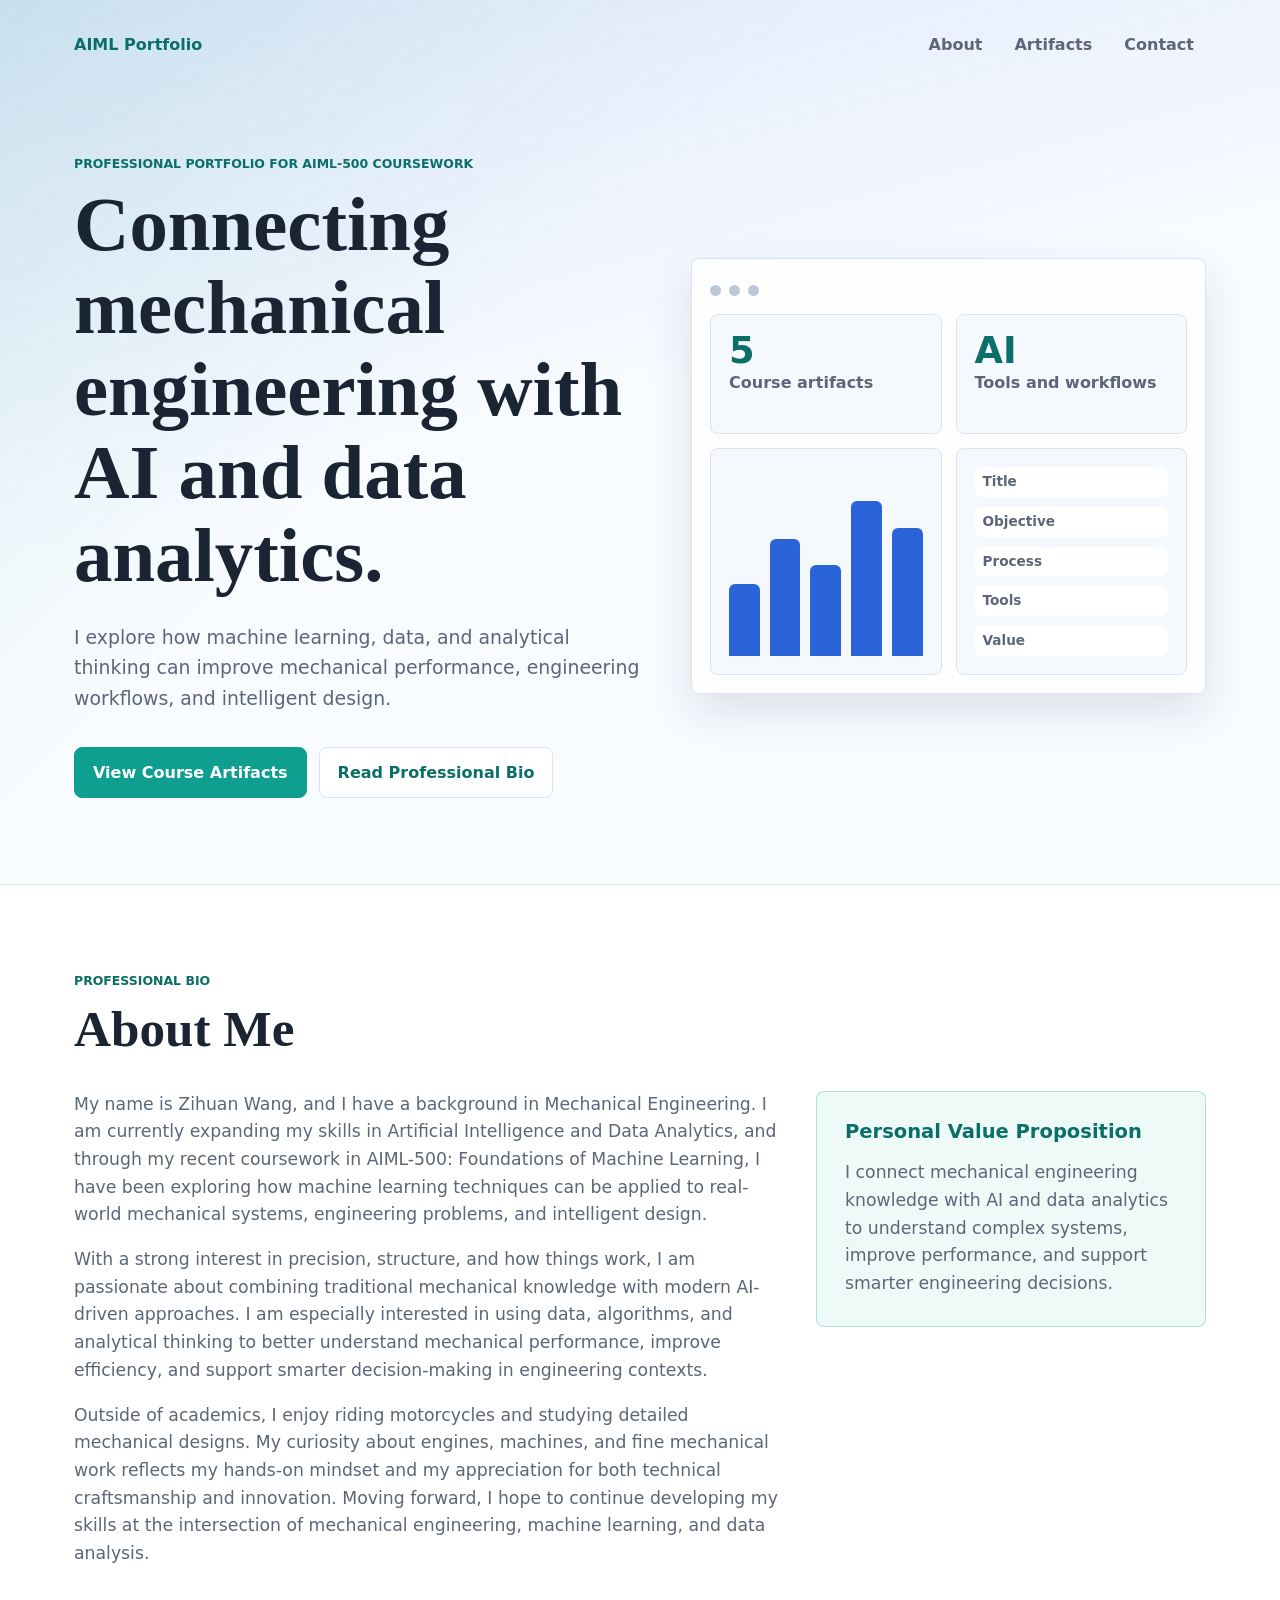
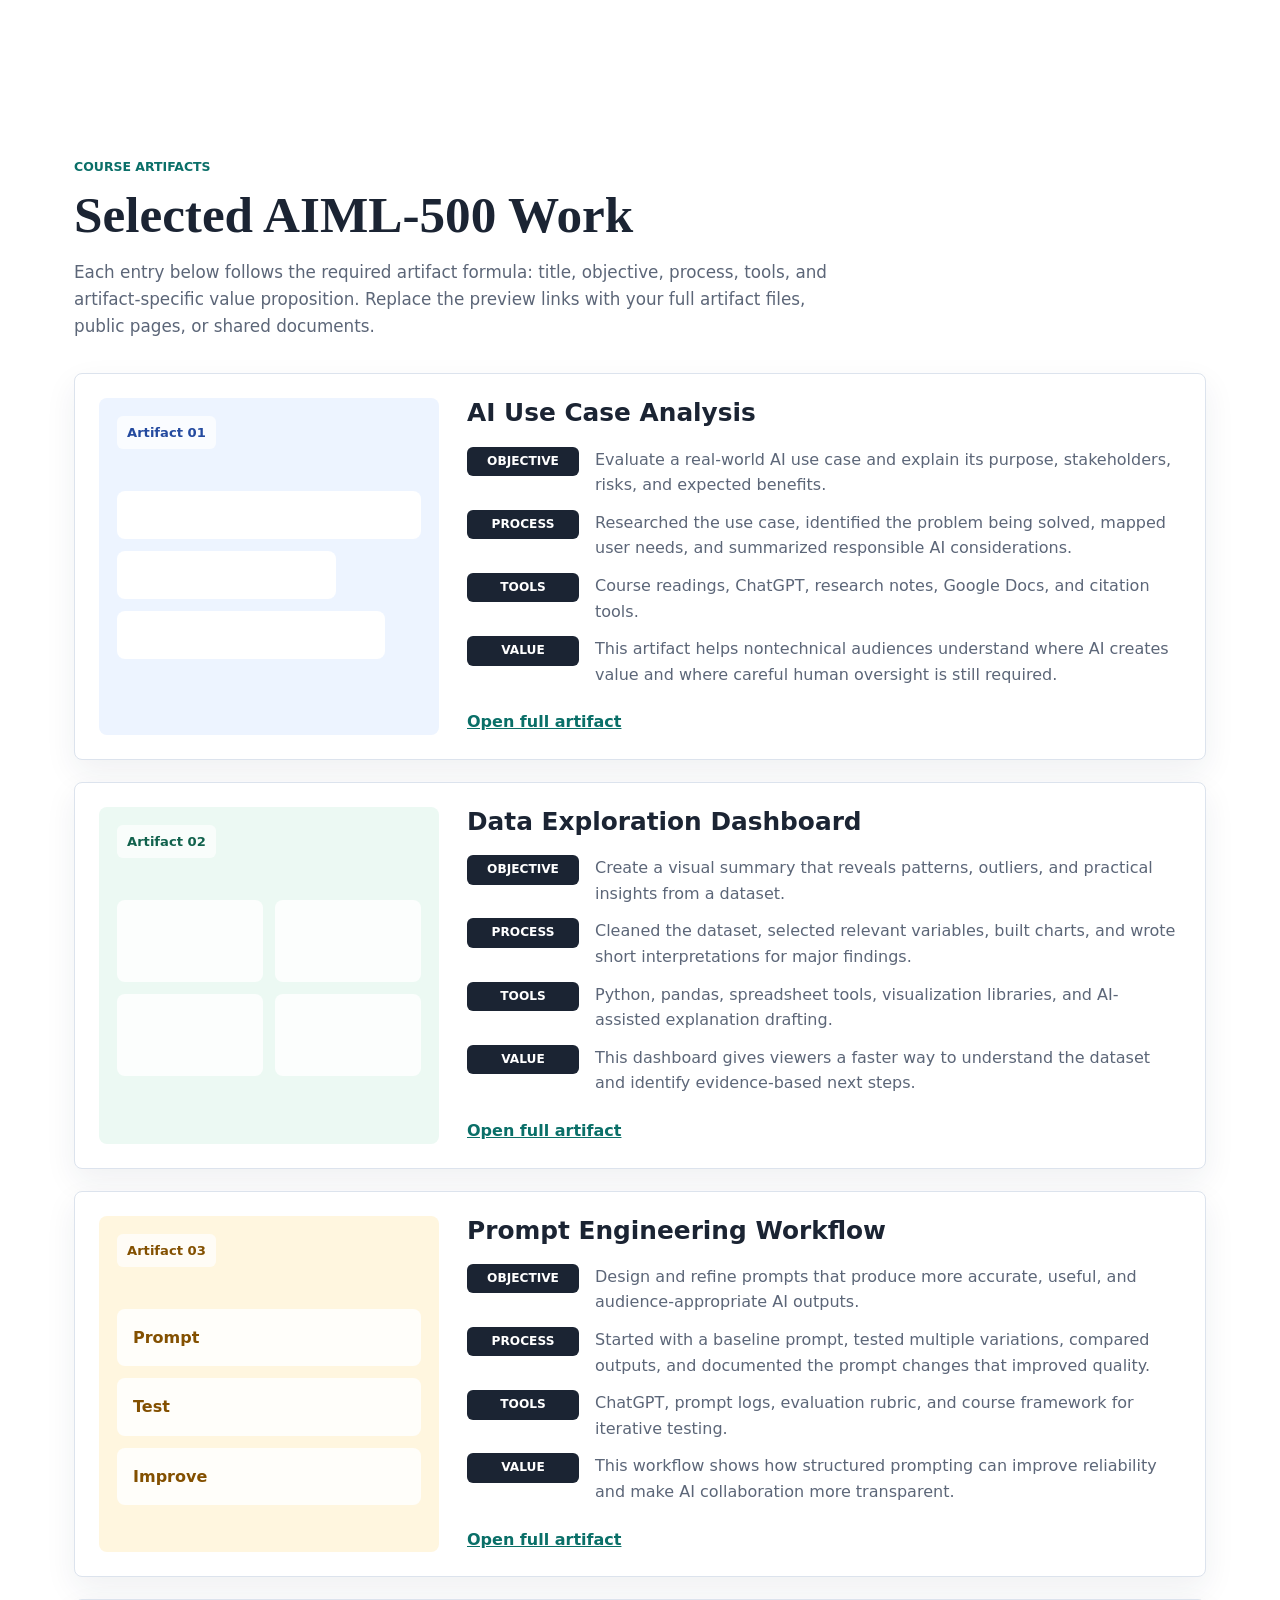
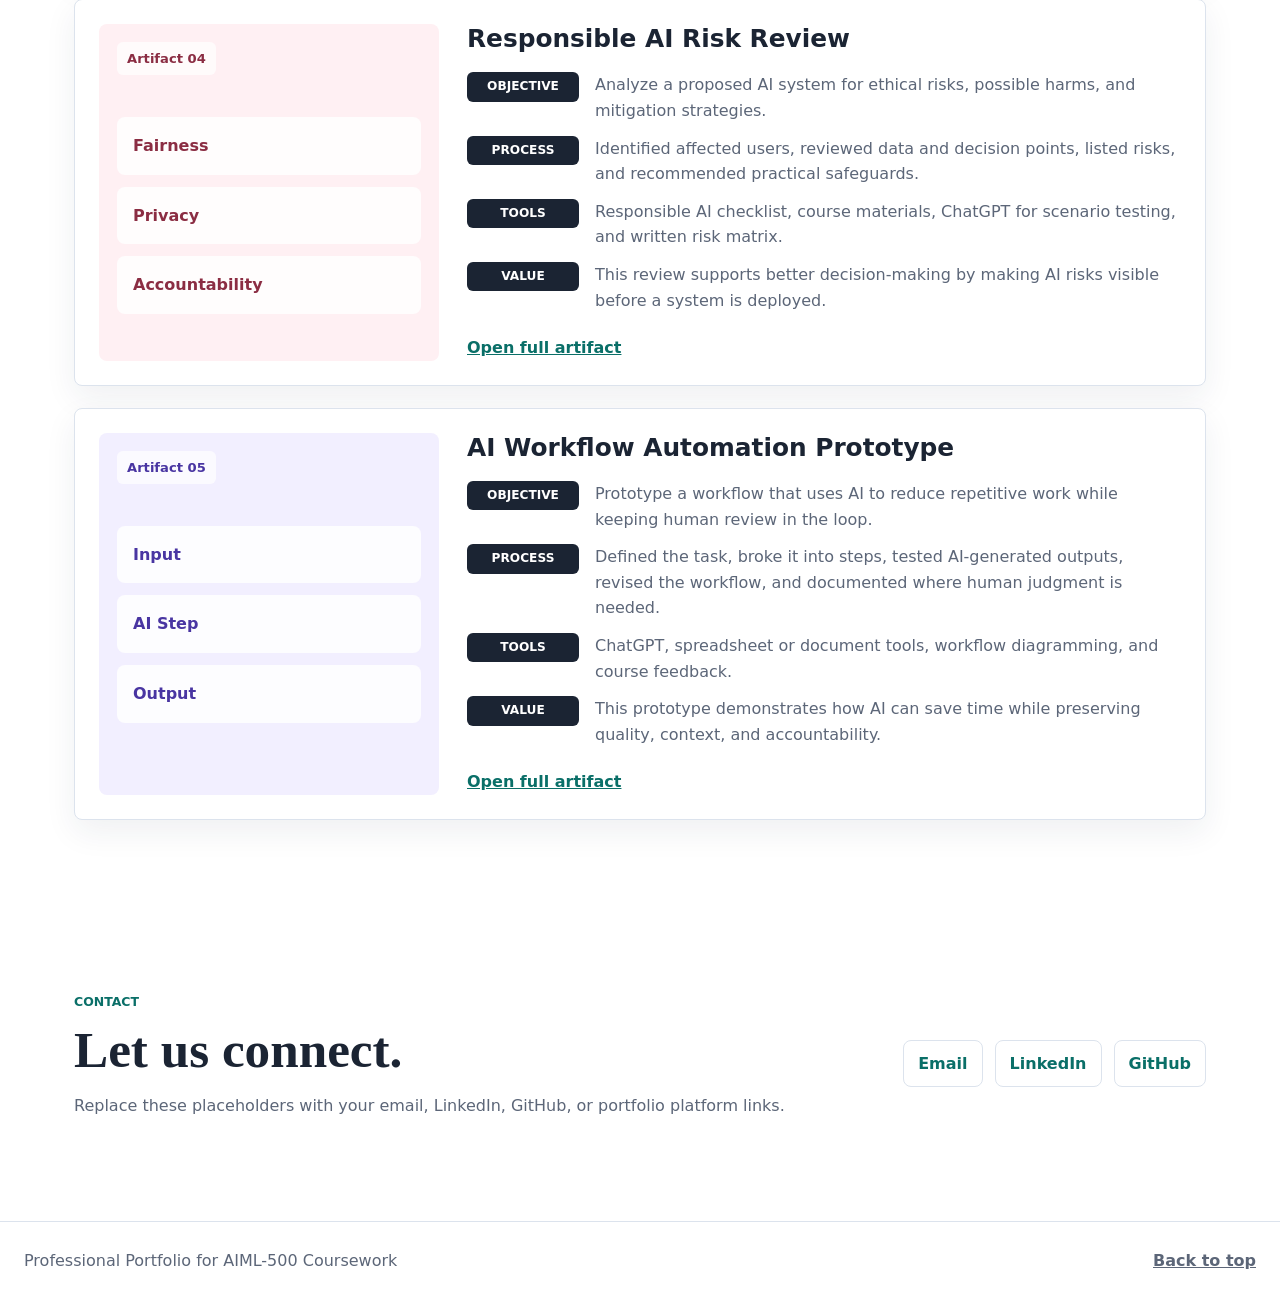
==== index.html @ 1639d917 "Publish professional portfolio" ====
<!doctype html>
<html lang="en">
  <head>
    <meta charset="utf-8">
    <meta name="viewport" content="width=device-width, initial-scale=1">
    <title>Professional Portfolio | AIML-500</title>
    <link rel="stylesheet" href="styles.css">
  </head>
  <body>
    <header class="site-header" id="top">
      <nav class="nav" aria-label="Primary navigation">
        <a class="brand" href="#top">AIML Portfolio</a>
        <div class="nav-links">
          <a href="#about">About</a>
          <a href="#artifacts">Artifacts</a>
          <a href="#contact">Contact</a>
        </div>
      </nav>

      <section class="hero">
        <div class="hero-copy">
          <p class="eyebrow">Professional Portfolio for AIML-500 Coursework</p>
          <h1>Connecting mechanical engineering with AI and data analytics.</h1>
          <p class="hero-text">
            I explore how machine learning, data, and analytical thinking can improve
            mechanical performance, engineering workflows, and intelligent design.
          </p>
          <div class="hero-actions">
            <a class="button primary" href="#artifacts">View Course Artifacts</a>
            <a class="button secondary" href="#about">Read Professional Bio</a>
          </div>
        </div>

        <div class="hero-visual" aria-label="Portfolio preview showing AI coursework artifacts">
          <div class="visual-toolbar">
            <span></span>
            <span></span>
            <span></span>
          </div>
          <div class="visual-grid">
            <div class="metric-card">
              <strong>5</strong>
              <span>Course artifacts</span>
            </div>
            <div class="metric-card">
              <strong>AI</strong>
              <span>Tools and workflows</span>
            </div>
            <div class="mini-chart" aria-hidden="true">
              <span style="height: 38%"></span>
              <span style="height: 62%"></span>
              <span style="height: 48%"></span>
              <span style="height: 82%"></span>
              <span style="height: 68%"></span>
            </div>
            <div class="mini-notes">
              <span>Title</span>
              <span>Objective</span>
              <span>Process</span>
              <span>Tools</span>
              <span>Value</span>
            </div>
          </div>
        </div>
      </section>
    </header>

    <main>
      <section class="section intro-section" id="about">
        <div class="section-heading">
          <p class="eyebrow">Professional Bio</p>
          <h2>About Me</h2>
        </div>
        <div class="intro-layout">
          <div>
            <p>
              My name is Zihuan Wang, and I have a background in Mechanical Engineering.
              I am currently expanding my skills in Artificial Intelligence and Data Analytics,
              and through my recent coursework in AIML-500: Foundations of Machine Learning,
              I have been exploring how machine learning techniques can be applied to
              real-world mechanical systems, engineering problems, and intelligent design.
            </p>
            <p>
              With a strong interest in precision, structure, and how things work, I am
              passionate about combining traditional mechanical knowledge with modern
              AI-driven approaches. I am especially interested in using data, algorithms,
              and analytical thinking to better understand mechanical performance, improve
              efficiency, and support smarter decision-making in engineering contexts.
            </p>
            <p>
              Outside of academics, I enjoy riding motorcycles and studying detailed
              mechanical designs. My curiosity about engines, machines, and fine mechanical
              work reflects my hands-on mindset and my appreciation for both technical
              craftsmanship and innovation. Moving forward, I hope to continue developing
              my skills at the intersection of mechanical engineering, machine learning,
              and data analysis.
            </p>
          </div>
          <aside class="value-panel" aria-label="Personal value proposition">
            <h3>Personal Value Proposition</h3>
            <p>
              I connect mechanical engineering knowledge with AI and data analytics to
              understand complex systems, improve performance, and support smarter
              engineering decisions.
            </p>
          </aside>
        </div>
      </section>

      <section class="section" id="artifacts">
        <div class="section-heading wide">
          <p class="eyebrow">Course Artifacts</p>
          <h2>Selected AIML-500 Work</h2>
          <p>
            Each entry below follows the required artifact formula: title, objective, process,
            tools, and artifact-specific value proposition. Replace the preview links with your
            full artifact files, public pages, or shared documents.
          </p>
        </div>

        <div class="artifact-list">
          <article class="artifact-card">
            <div class="artifact-preview preview-blue">
              <span class="preview-label">Artifact 01</span>
              <div class="preview-window">
                <div></div>
                <div></div>
                <div></div>
              </div>
            </div>
            <div class="artifact-content">
              <h3>AI Use Case Analysis</h3>
              <dl>
                <dt>Objective</dt>
                <dd>Evaluate a real-world AI use case and explain its purpose, stakeholders, risks, and expected benefits.</dd>
                <dt>Process</dt>
                <dd>Researched the use case, identified the problem being solved, mapped user needs, and summarized responsible AI considerations.</dd>
                <dt>Tools</dt>
                <dd>Course readings, ChatGPT, research notes, Google Docs, and citation tools.</dd>
                <dt>Value</dt>
                <dd>This artifact helps nontechnical audiences understand where AI creates value and where careful human oversight is still required.</dd>
              </dl>
              <a class="artifact-link" href="artifacts/ai-use-case-analysis.html" aria-label="Open full AI Use Case Analysis artifact">Open full artifact</a>
            </div>
          </article>

          <article class="artifact-card">
            <div class="artifact-preview preview-green">
              <span class="preview-label">Artifact 02</span>
              <div class="preview-dashboard">
                <span></span>
                <span></span>
                <span></span>
                <span></span>
              </div>
            </div>
            <div class="artifact-content">
              <h3>Data Exploration Dashboard</h3>
              <dl>
                <dt>Objective</dt>
                <dd>Create a visual summary that reveals patterns, outliers, and practical insights from a dataset.</dd>
                <dt>Process</dt>
                <dd>Cleaned the dataset, selected relevant variables, built charts, and wrote short interpretations for major findings.</dd>
                <dt>Tools</dt>
                <dd>Python, pandas, spreadsheet tools, visualization libraries, and AI-assisted explanation drafting.</dd>
                <dt>Value</dt>
                <dd>This dashboard gives viewers a faster way to understand the dataset and identify evidence-based next steps.</dd>
              </dl>
              <a class="artifact-link" href="artifacts/data-exploration-dashboard.html" aria-label="Open full Data Exploration Dashboard artifact">Open full artifact</a>
            </div>
          </article>

          <article class="artifact-card">
            <div class="artifact-preview preview-gold">
              <span class="preview-label">Artifact 03</span>
              <div class="prompt-block">
                <span>Prompt</span>
                <span>Test</span>
                <span>Improve</span>
              </div>
            </div>
            <div class="artifact-content">
              <h3>Prompt Engineering Workflow</h3>
              <dl>
                <dt>Objective</dt>
                <dd>Design and refine prompts that produce more accurate, useful, and audience-appropriate AI outputs.</dd>
                <dt>Process</dt>
                <dd>Started with a baseline prompt, tested multiple variations, compared outputs, and documented the prompt changes that improved quality.</dd>
                <dt>Tools</dt>
                <dd>ChatGPT, prompt logs, evaluation rubric, and course framework for iterative testing.</dd>
                <dt>Value</dt>
                <dd>This workflow shows how structured prompting can improve reliability and make AI collaboration more transparent.</dd>
              </dl>
              <a class="artifact-link" href="artifacts/prompt-engineering-workflow.html" aria-label="Open full Prompt Engineering Workflow artifact">Open full artifact</a>
            </div>
          </article>

          <article class="artifact-card">
            <div class="artifact-preview preview-rose">
              <span class="preview-label">Artifact 04</span>
              <div class="ethics-map">
                <span>Fairness</span>
                <span>Privacy</span>
                <span>Accountability</span>
              </div>
            </div>
            <div class="artifact-content">
              <h3>Responsible AI Risk Review</h3>
              <dl>
                <dt>Objective</dt>
                <dd>Analyze a proposed AI system for ethical risks, possible harms, and mitigation strategies.</dd>
                <dt>Process</dt>
                <dd>Identified affected users, reviewed data and decision points, listed risks, and recommended practical safeguards.</dd>
                <dt>Tools</dt>
                <dd>Responsible AI checklist, course materials, ChatGPT for scenario testing, and written risk matrix.</dd>
                <dt>Value</dt>
                <dd>This review supports better decision-making by making AI risks visible before a system is deployed.</dd>
              </dl>
              <a class="artifact-link" href="artifacts/responsible-ai-risk-review.html" aria-label="Open full Responsible AI Risk Review artifact">Open full artifact</a>
            </div>
          </article>

          <article class="artifact-card">
            <div class="artifact-preview preview-violet">
              <span class="preview-label">Artifact 05</span>
              <div class="automation-flow">
                <span>Input</span>
                <span>AI Step</span>
                <span>Output</span>
              </div>
            </div>
            <div class="artifact-content">
              <h3>AI Workflow Automation Prototype</h3>
              <dl>
                <dt>Objective</dt>
                <dd>Prototype a workflow that uses AI to reduce repetitive work while keeping human review in the loop.</dd>
                <dt>Process</dt>
                <dd>Defined the task, broke it into steps, tested AI-generated outputs, revised the workflow, and documented where human judgment is needed.</dd>
                <dt>Tools</dt>
                <dd>ChatGPT, spreadsheet or document tools, workflow diagramming, and course feedback.</dd>
                <dt>Value</dt>
                <dd>This prototype demonstrates how AI can save time while preserving quality, context, and accountability.</dd>
              </dl>
              <a class="artifact-link" href="artifacts/ai-workflow-automation-prototype.html" aria-label="Open full AI Workflow Automation Prototype artifact">Open full artifact</a>
            </div>
          </article>
        </div>
      </section>

      <section class="section contact-section" id="contact">
        <div>
          <p class="eyebrow">Contact</p>
          <h2>Let us connect.</h2>
          <p>
            Replace these placeholders with your email, LinkedIn, GitHub, or portfolio platform links.
          </p>
        </div>
        <div class="contact-links">
          <a href="mailto:your.email@example.com">Email</a>
          <a href="https://www.linkedin.com/in/your-profile">LinkedIn</a>
          <a href="https://github.com/your-username">GitHub</a>
        </div>
      </section>
    </main>

    <footer class="footer">
      <p>Professional Portfolio for AIML-500 Coursework</p>
      <a href="#top">Back to top</a>
    </footer>
  </body>
</html>
---- styles.css ----
:root {
  --ink: #1b2433;
  --muted: #5c6678;
  --line: #dce3ed;
  --paper: #ffffff;
  --mist: #f5f8fc;
  --teal: #0f9f91;
  --teal-dark: #0a6f68;
  --blue: #2b63d9;
  --green: #218568;
  --gold: #b36b00;
  --rose: #b7445d;
  --violet: #6854c8;
  --shadow: 0 18px 45px rgba(31, 42, 68, 0.12);
}

* {
  box-sizing: border-box;
}

html {
  scroll-behavior: smooth;
}

body {
  margin: 0;
  color: var(--ink);
  background: var(--paper);
  font-family: Inter, ui-sans-serif, system-ui, -apple-system, BlinkMacSystemFont, "Segoe UI", sans-serif;
  line-height: 1.6;
}

a {
  color: inherit;
}

.site-header {
  background:
    linear-gradient(135deg, rgba(15, 159, 145, 0.11), transparent 38%),
    linear-gradient(165deg, rgba(43, 99, 217, 0.12), transparent 46%),
    #f8fbff;
  border-bottom: 1px solid var(--line);
}

.nav {
  display: flex;
  align-items: center;
  justify-content: space-between;
  gap: 24px;
  max-width: 1180px;
  margin: 0 auto;
  padding: 24px;
}

.brand {
  font-weight: 800;
  text-decoration: none;
  color: var(--teal-dark);
}

.nav-links {
  display: flex;
  flex-wrap: wrap;
  gap: 8px;
}

.nav-links a {
  min-height: 40px;
  padding: 8px 12px;
  border-radius: 8px;
  text-decoration: none;
  color: var(--muted);
  font-weight: 700;
}

.nav-links a:hover {
  background: rgba(15, 159, 145, 0.1);
  color: var(--teal-dark);
}

.hero {
  display: grid;
  grid-template-columns: minmax(0, 1.05fr) minmax(320px, 0.95fr);
  align-items: center;
  gap: 48px;
  max-width: 1180px;
  min-height: 620px;
  margin: 0 auto;
  padding: 64px 24px 86px;
}

.eyebrow {
  margin: 0 0 10px;
  color: var(--teal-dark);
  font-size: 0.78rem;
  font-weight: 900;
  letter-spacing: 0;
  text-transform: uppercase;
}

h1,
h2,
h3,
p {
  overflow-wrap: anywhere;
}

h1,
h2 {
  margin: 0;
  line-height: 1.08;
  font-family: Georgia, "Times New Roman", serif;
  font-weight: 800;
}

h1 {
  max-width: 760px;
  font-size: clamp(2.7rem, 6vw, 5.5rem);
}

h2 {
  font-size: clamp(2rem, 4vw, 3.25rem);
}

h3 {
  margin: 0;
  line-height: 1.22;
  font-size: 1.22rem;
}

.hero-text {
  max-width: 650px;
  margin: 24px 0 0;
  color: var(--muted);
  font-size: 1.18rem;
}

.hero-actions {
  display: flex;
  flex-wrap: wrap;
  gap: 12px;
  margin-top: 34px;
}

.button {
  display: inline-flex;
  align-items: center;
  justify-content: center;
  min-height: 48px;
  padding: 12px 18px;
  border: 1px solid var(--line);
  border-radius: 8px;
  font-weight: 800;
  text-decoration: none;
}

.button.primary {
  border-color: var(--teal);
  background: var(--teal);
  color: #fff;
}

.button.secondary {
  background: #fff;
  color: var(--teal-dark);
}

.hero-visual {
  min-height: 430px;
  padding: 18px;
  border: 1px solid var(--line);
  border-radius: 8px;
  background: rgba(255, 255, 255, 0.88);
  box-shadow: var(--shadow);
}

.visual-toolbar {
  display: flex;
  gap: 8px;
  padding: 8px 0 18px;
}

.visual-toolbar span {
  width: 11px;
  height: 11px;
  border-radius: 50%;
  background: #bcc8d8;
}

.visual-grid {
  display: grid;
  grid-template-columns: 1fr 1fr;
  gap: 14px;
}

.metric-card,
.mini-chart,
.mini-notes {
  border: 1px solid var(--line);
  border-radius: 8px;
  background: var(--mist);
}

.metric-card {
  min-height: 120px;
  padding: 18px;
}

.metric-card strong {
  display: block;
  color: var(--teal-dark);
  font-size: 2.3rem;
  line-height: 1;
}

.metric-card span {
  color: var(--muted);
  font-weight: 700;
}

.mini-chart {
  display: flex;
  align-items: end;
  gap: 10px;
  min-height: 178px;
  padding: 18px;
}

.mini-chart span {
  flex: 1;
  min-width: 18px;
  border-radius: 6px 6px 0 0;
  background: var(--blue);
}

.mini-notes {
  display: grid;
  gap: 10px;
  min-height: 178px;
  padding: 18px;
}

.mini-notes span {
  display: block;
  min-height: 22px;
  border-radius: 6px;
  background: #fff;
  color: var(--muted);
  font-size: 0.85rem;
  font-weight: 800;
  padding: 4px 8px;
}

.section {
  max-width: 1180px;
  margin: 0 auto;
  padding: 86px 24px;
}

.section-heading {
  max-width: 440px;
  margin-bottom: 34px;
}

.section-heading.wide {
  max-width: 760px;
}

.section-heading p:not(.eyebrow) {
  color: var(--muted);
  font-size: 1.05rem;
}

.intro-layout {
  display: grid;
  grid-template-columns: minmax(0, 1fr) minmax(300px, 390px);
  gap: 32px;
  align-items: start;
}

.intro-layout p {
  margin-top: 0;
  color: var(--muted);
  font-size: 1.08rem;
}

.value-panel {
  padding: 28px;
  border: 1px solid rgba(15, 159, 145, 0.28);
  border-radius: 8px;
  background: #eefaf8;
}

.value-panel h3 {
  color: var(--teal-dark);
}

.value-panel p {
  margin: 16px 0 0;
}

.artifact-list {
  display: grid;
  gap: 22px;
}

.artifact-card {
  display: grid;
  grid-template-columns: 340px minmax(0, 1fr);
  gap: 28px;
  padding: 24px;
  border: 1px solid var(--line);
  border-radius: 8px;
  background: #fff;
  box-shadow: 0 12px 32px rgba(31, 42, 68, 0.07);
}

.artifact-preview {
  position: relative;
  min-height: 280px;
  overflow: hidden;
  border-radius: 8px;
  padding: 18px;
}

.preview-label {
  display: inline-flex;
  padding: 6px 10px;
  border-radius: 6px;
  background: rgba(255, 255, 255, 0.72);
  font-size: 0.82rem;
  font-weight: 900;
}

.preview-blue { background: #edf4ff; color: #244a9f; }
.preview-green { background: #ecf9f3; color: #12624d; }
.preview-gold { background: #fff6df; color: #835000; }
.preview-rose { background: #fff0f3; color: #8b2d43; }
.preview-violet { background: #f2efff; color: #4935a2; }

.preview-window {
  display: grid;
  gap: 12px;
  margin-top: 42px;
}

.preview-window div {
  height: 48px;
  border-radius: 8px;
  background: #fff;
}

.preview-window div:nth-child(2) {
  width: 72%;
}

.preview-window div:nth-child(3) {
  width: 88%;
}

.preview-dashboard {
  display: grid;
  grid-template-columns: 1fr 1fr;
  gap: 12px;
  margin-top: 42px;
}

.preview-dashboard span {
  min-height: 82px;
  border-radius: 8px;
  background: rgba(255, 255, 255, 0.86);
}

.prompt-block,
.ethics-map,
.automation-flow {
  display: grid;
  gap: 12px;
  margin-top: 42px;
}

.prompt-block span,
.ethics-map span,
.automation-flow span {
  display: block;
  padding: 16px;
  border-radius: 8px;
  background: rgba(255, 255, 255, 0.86);
  font-weight: 900;
}

.artifact-content h3 {
  margin-bottom: 18px;
  color: var(--ink);
  font-size: 1.55rem;
}

dl {
  display: grid;
  gap: 12px 16px;
  grid-template-columns: 112px minmax(0, 1fr);
  margin: 0;
}

dt {
  align-self: start;
  padding: 5px 9px;
  border-radius: 6px;
  background: var(--ink);
  color: #fff;
  font-size: 0.76rem;
  font-weight: 900;
  text-align: center;
  text-transform: uppercase;
}

dd {
  margin: 0;
  color: var(--muted);
}

.artifact-link {
  display: inline-flex;
  margin-top: 22px;
  color: var(--teal-dark);
  font-weight: 900;
}

.contact-section {
  display: flex;
  align-items: center;
  justify-content: space-between;
  gap: 28px;
}

.contact-section p:not(.eyebrow) {
  color: var(--muted);
}

.contact-links {
  display: flex;
  flex-wrap: wrap;
  gap: 12px;
}

.contact-links a {
  display: inline-flex;
  min-height: 44px;
  align-items: center;
  justify-content: center;
  padding: 10px 14px;
  border: 1px solid var(--line);
  border-radius: 8px;
  color: var(--teal-dark);
  font-weight: 900;
  text-decoration: none;
}

.footer {
  display: flex;
  justify-content: space-between;
  gap: 18px;
  padding: 26px 24px;
  border-top: 1px solid var(--line);
  color: var(--muted);
}

.footer p {
  margin: 0;
}

.footer a {
  font-weight: 900;
}

@media (max-width: 900px) {
  .hero,
  .intro-layout,
  .artifact-card,
  .contact-section {
    grid-template-columns: 1fr;
  }

  .hero {
    min-height: auto;
  }

  .artifact-card {
    padding: 18px;
  }

  .artifact-preview {
    min-height: 220px;
  }

  .contact-section {
    display: grid;
  }
}

@media (max-width: 640px) {
  .nav {
    align-items: flex-start;
    flex-direction: column;
  }

  .nav-links {
    width: 100%;
  }

  .nav-links a {
    flex: 1 1 calc(50% - 8px);
    text-align: center;
  }

  .hero,
  .section {
    padding-left: 18px;
    padding-right: 18px;
  }

  .hero {
    padding-top: 42px;
    padding-bottom: 58px;
  }

  .hero-visual {
    min-height: 360px;
  }

  .visual-grid {
    grid-template-columns: 1fr;
  }

  .mini-chart,
  .mini-notes {
    min-height: 130px;
  }

  dl {
    grid-template-columns: 1fr;
  }

  dt {
    width: max-content;
    max-width: 100%;
  }

  .footer {
    flex-direction: column;
  }
}
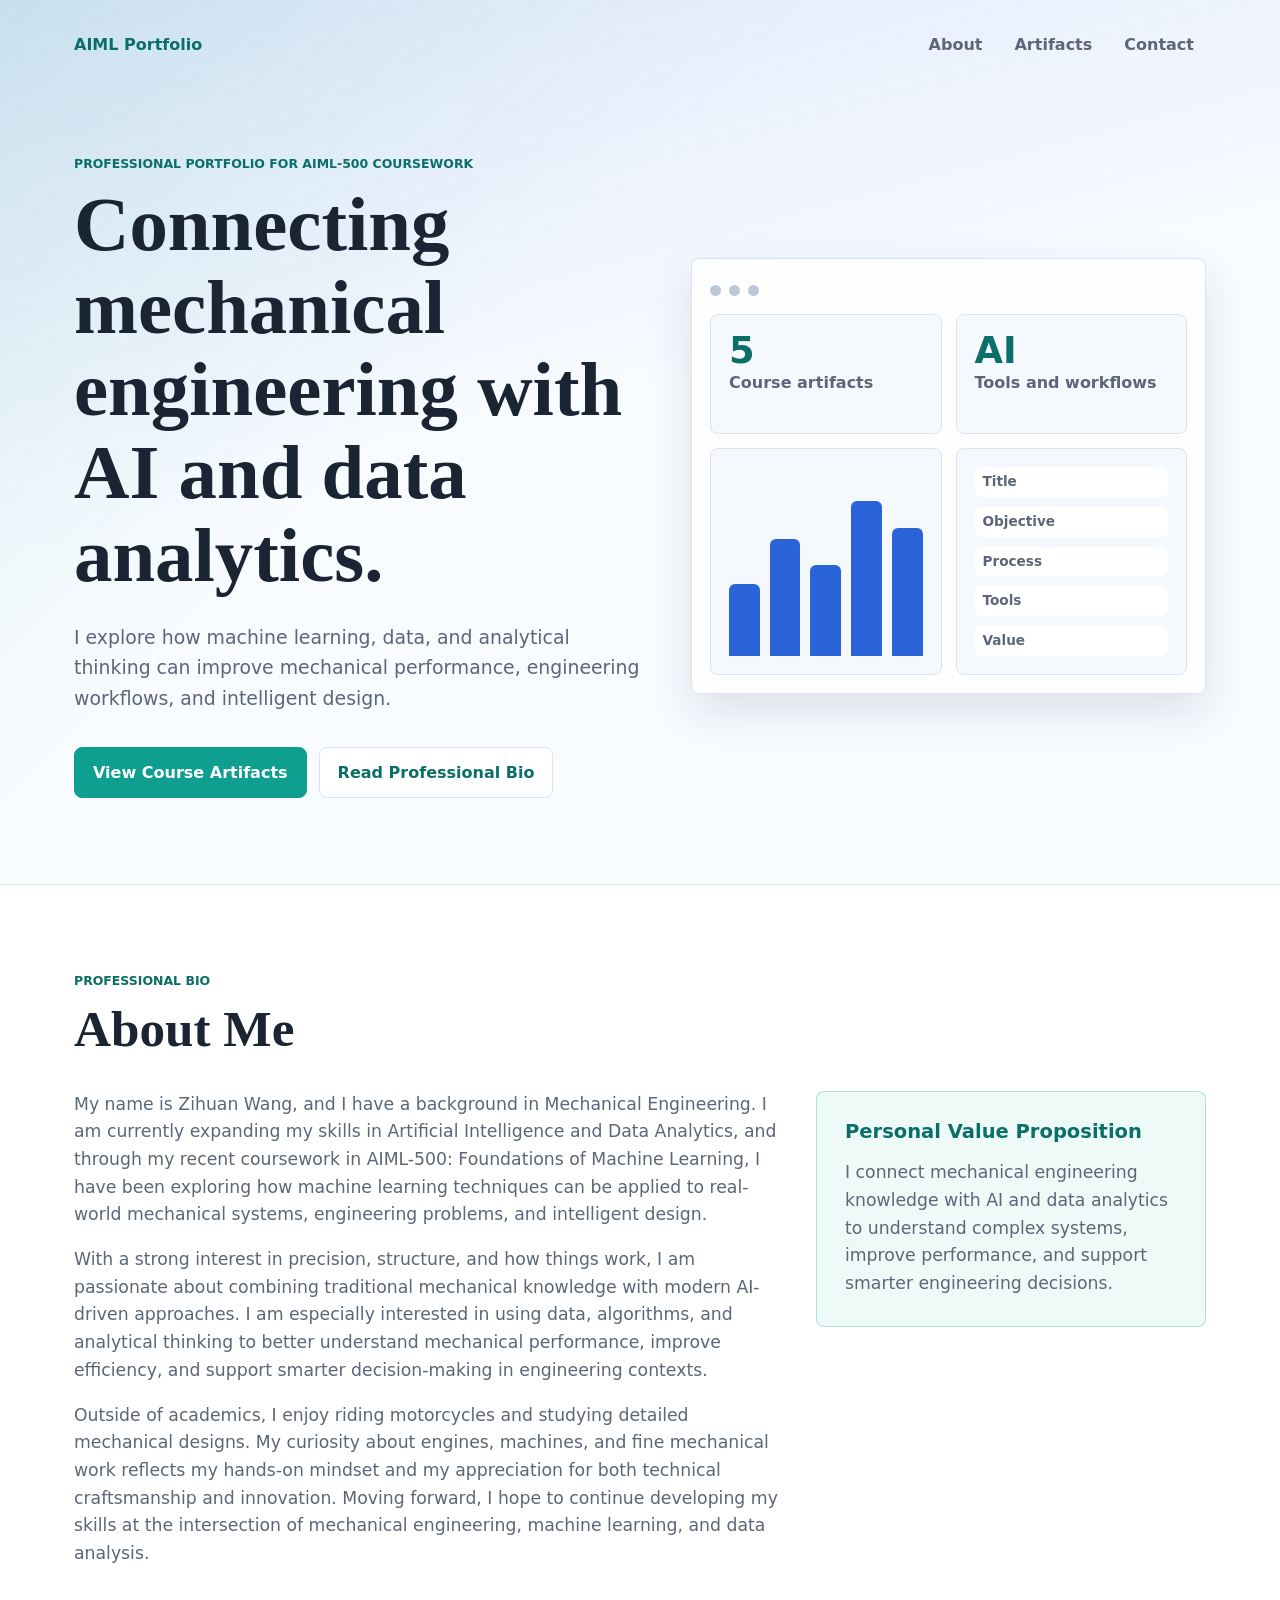
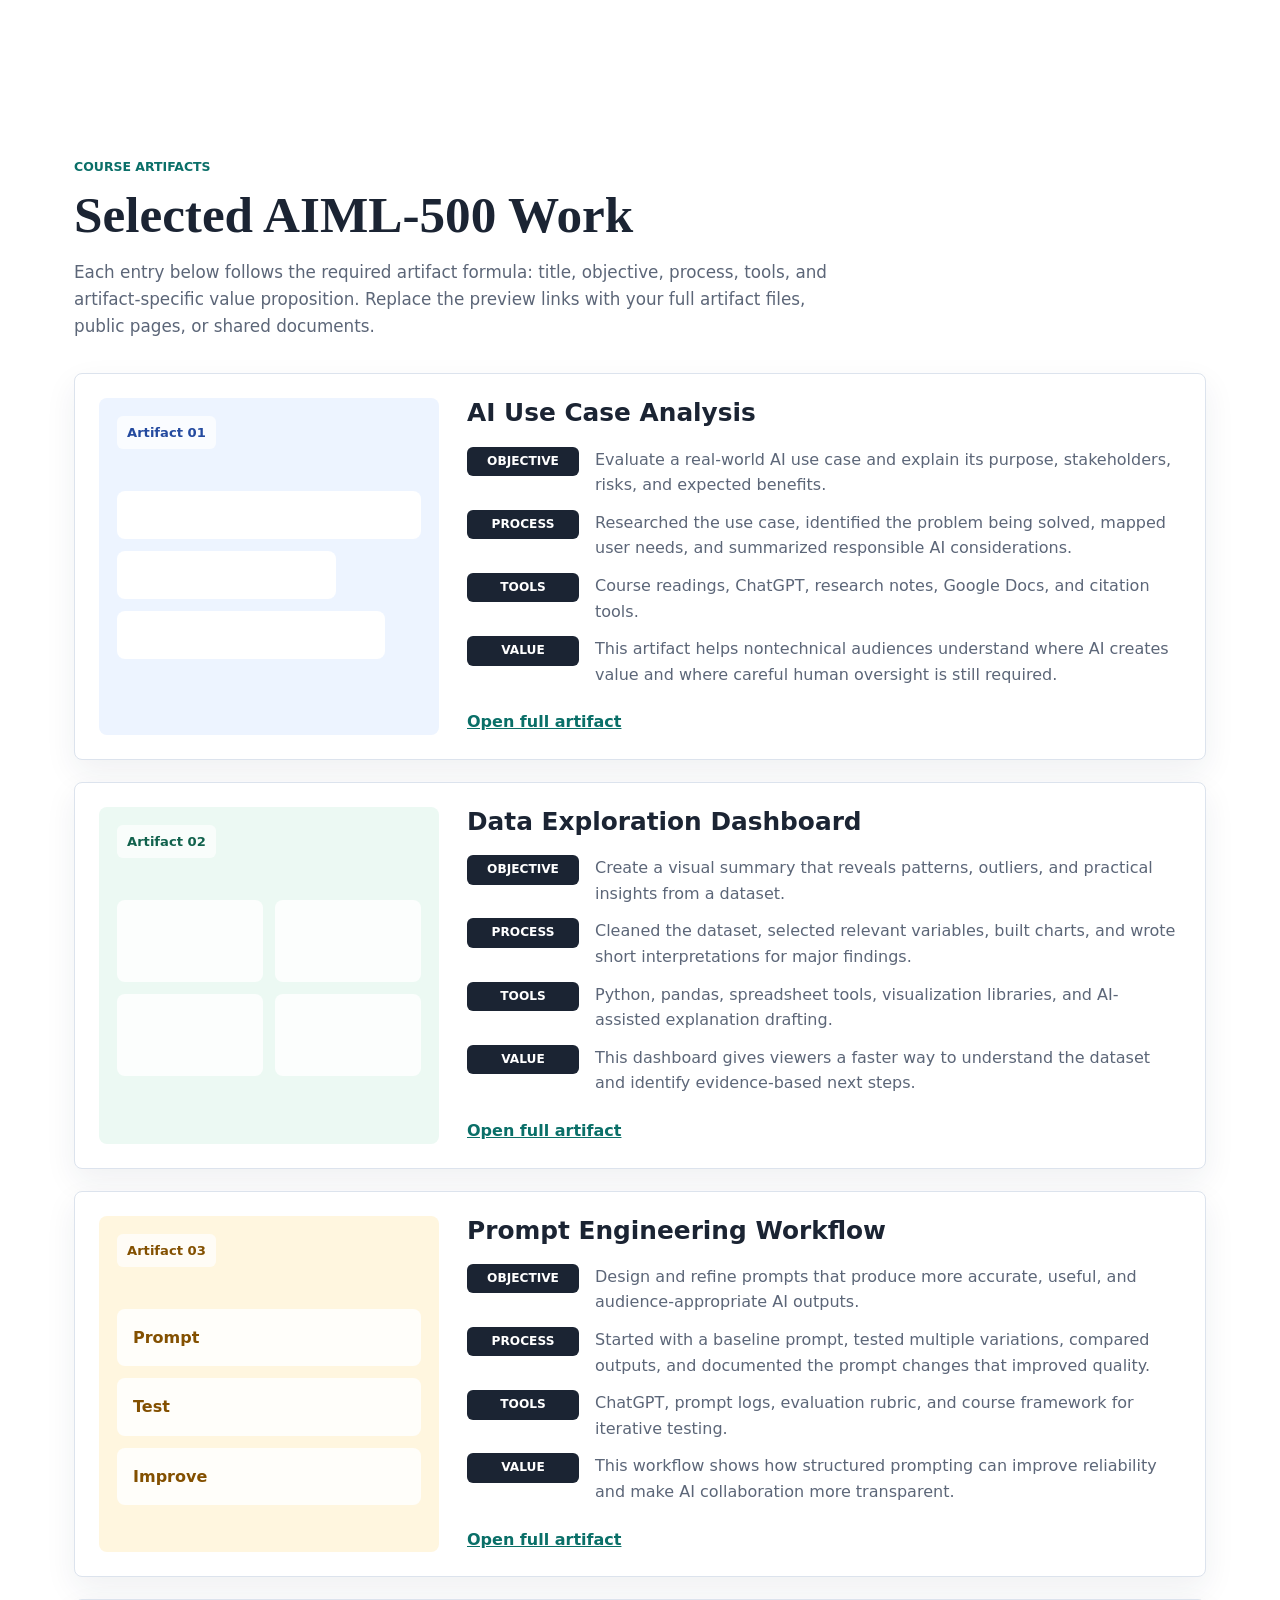
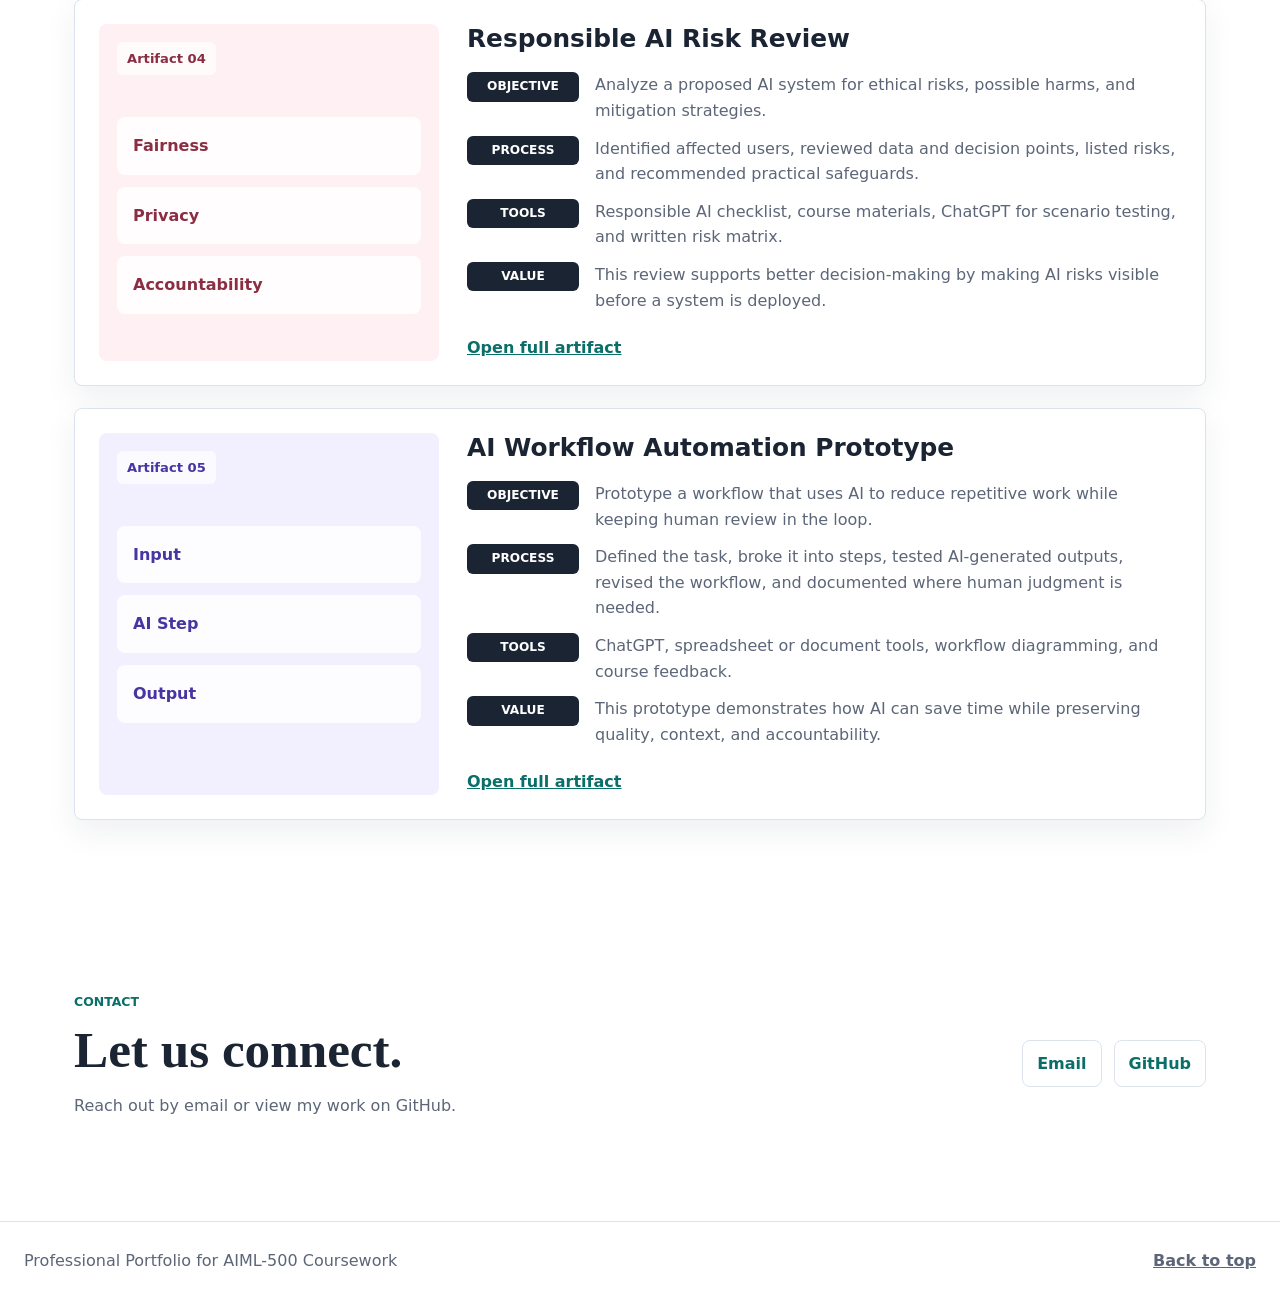
==== commit aa0e56c3: "Update contact links" ====
--- a/index.html
+++ b/index.html
@@ -252,13 +252,12 @@
           <p class="eyebrow">Contact</p>
           <h2>Let us connect.</h2>
           <p>
-            Replace these placeholders with your email, LinkedIn, GitHub, or portfolio platform links.
+            Reach out by email or view my work on GitHub.
           </p>
         </div>
         <div class="contact-links">
-          <a href="mailto:your.email@example.com">Email</a>
-          <a href="https://www.linkedin.com/in/your-profile">LinkedIn</a>
-          <a href="https://github.com/your-username">GitHub</a>
+          <a href="mailto:wangzihuan2002@gmail.com">Email</a>
+          <a href="https://github.com/wangzihuan2002">GitHub</a>
         </div>
       </section>
     </main>
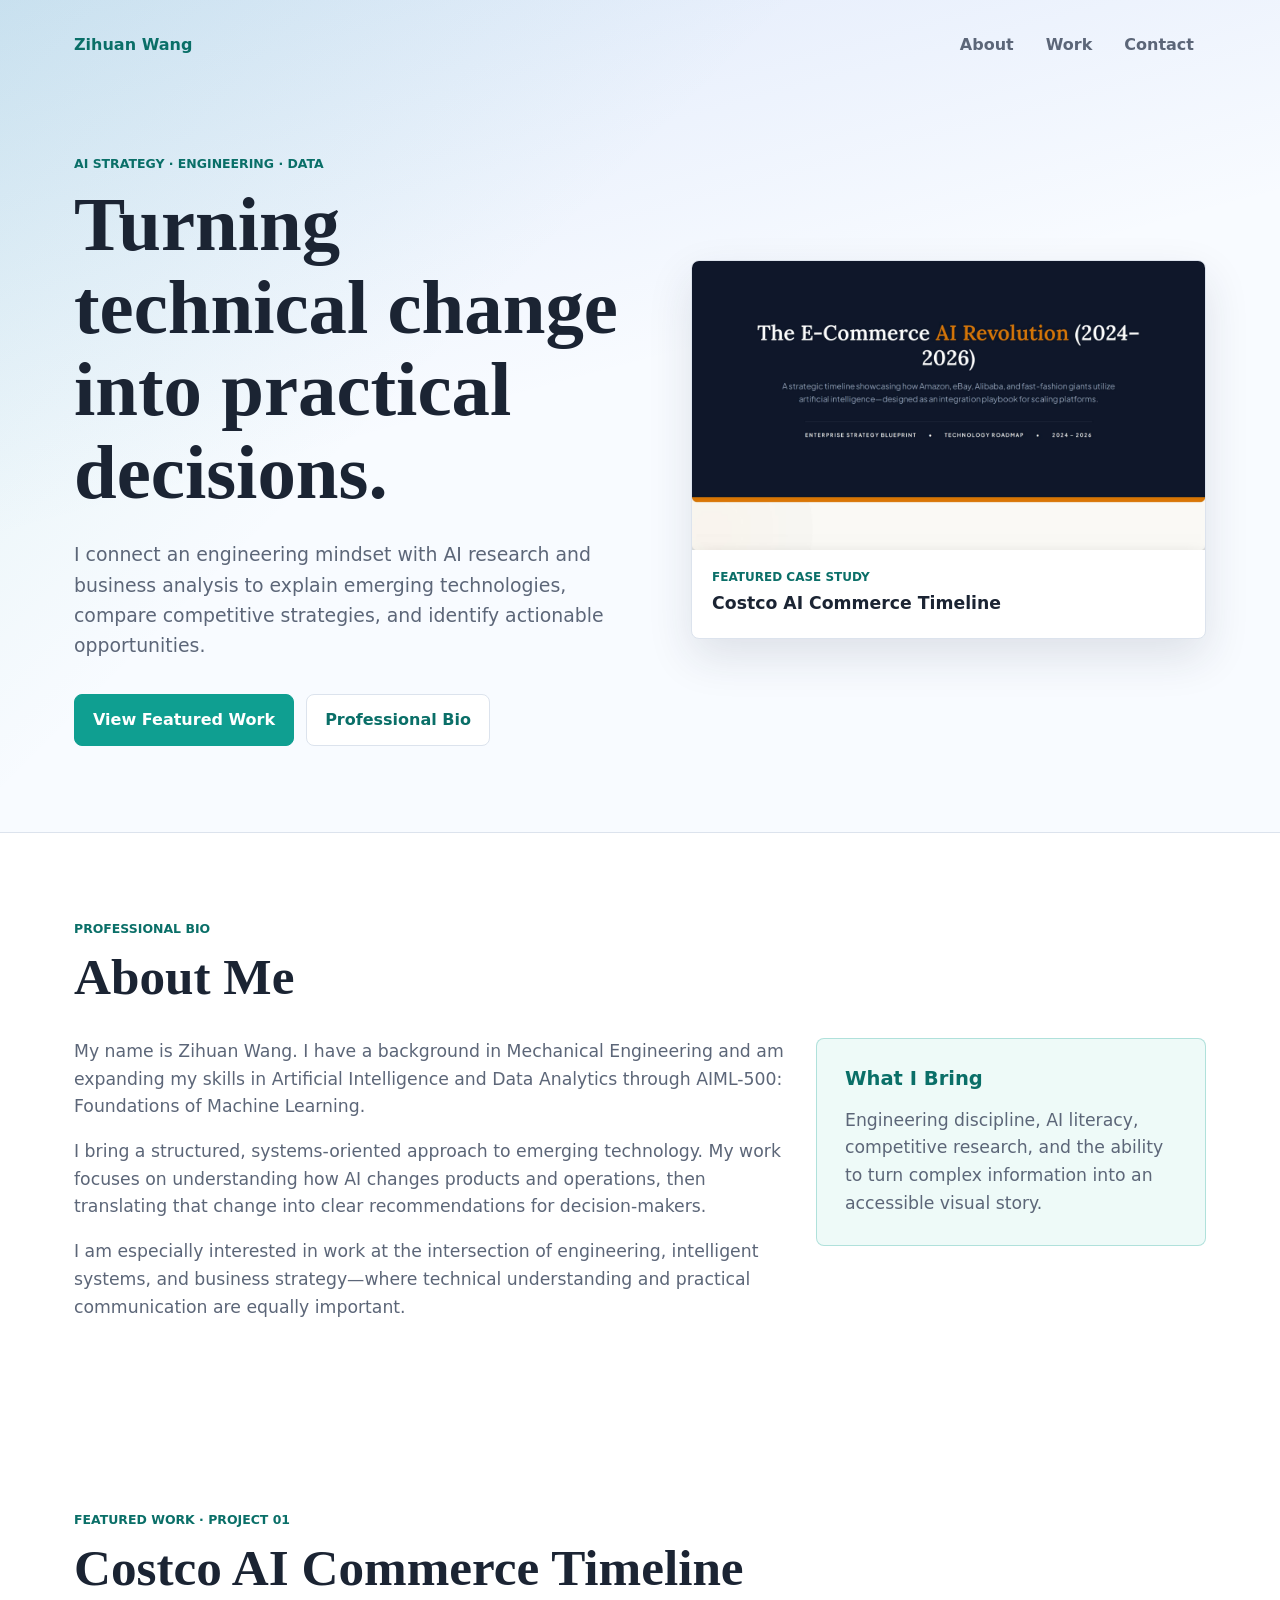
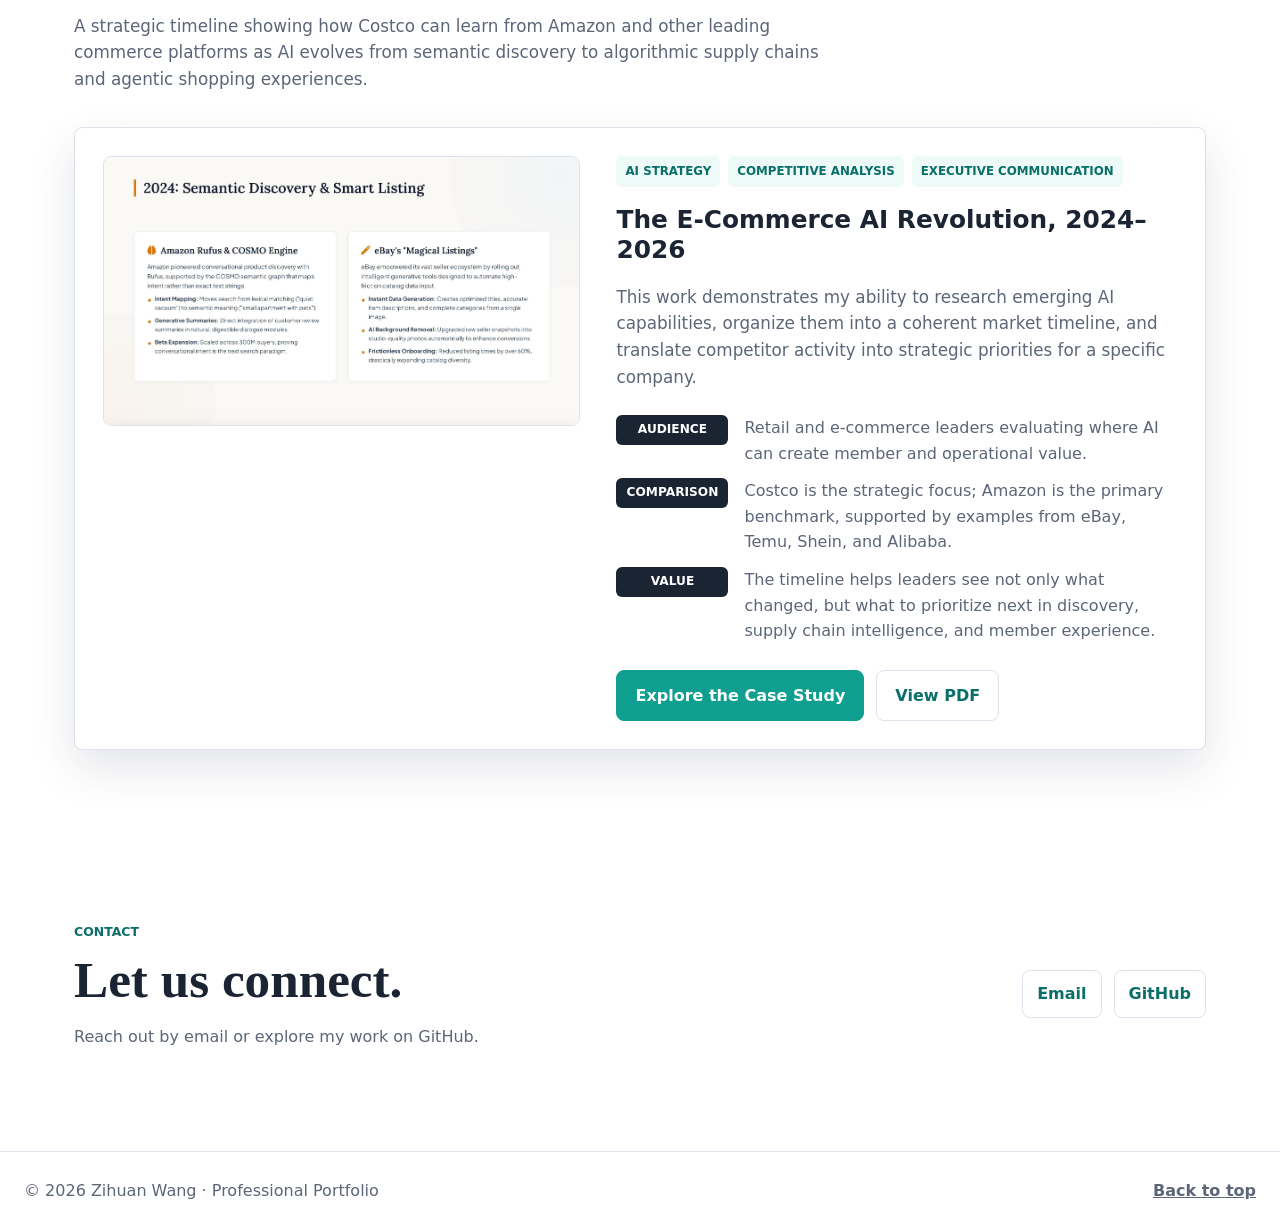
==== commit 18e4ec7e: "Feature Costco AI timeline case study" ====
--- a/index.html
+++ b/index.html
@@ -3,65 +3,43 @@
   <head>
     <meta charset="utf-8">
     <meta name="viewport" content="width=device-width, initial-scale=1">
-    <title>Professional Portfolio | AIML-500</title>
+    <meta name="description" content="Zihuan Wang's professional portfolio connecting mechanical engineering, AI, and strategic analysis.">
+    <title>Zihuan Wang | AI &amp; Engineering Portfolio</title>
     <link rel="stylesheet" href="styles.css">
   </head>
   <body>
     <header class="site-header" id="top">
       <nav class="nav" aria-label="Primary navigation">
-        <a class="brand" href="#top">AIML Portfolio</a>
+        <a class="brand" href="#top">Zihuan Wang</a>
         <div class="nav-links">
           <a href="#about">About</a>
-          <a href="#artifacts">Artifacts</a>
+          <a href="#artifacts">Work</a>
           <a href="#contact">Contact</a>
         </div>
       </nav>
 
       <section class="hero">
         <div class="hero-copy">
-          <p class="eyebrow">Professional Portfolio for AIML-500 Coursework</p>
-          <h1>Connecting mechanical engineering with AI and data analytics.</h1>
+          <p class="eyebrow">AI Strategy · Engineering · Data</p>
+          <h1>Turning technical change into practical decisions.</h1>
           <p class="hero-text">
-            I explore how machine learning, data, and analytical thinking can improve
-            mechanical performance, engineering workflows, and intelligent design.
+            I connect an engineering mindset with AI research and business analysis to
+            explain emerging technologies, compare competitive strategies, and identify
+            actionable opportunities.
           </p>
           <div class="hero-actions">
-            <a class="button primary" href="#artifacts">View Course Artifacts</a>
-            <a class="button secondary" href="#about">Read Professional Bio</a>
+            <a class="button primary" href="#artifacts">View Featured Work</a>
+            <a class="button secondary" href="#about">Professional Bio</a>
           </div>
         </div>
 
-        <div class="hero-visual" aria-label="Portfolio preview showing AI coursework artifacts">
-          <div class="visual-toolbar">
-            <span></span>
-            <span></span>
-            <span></span>
+        <a class="hero-project" href="artifacts/costco-ai-commerce-timeline.html" aria-label="Open the Costco AI commerce timeline case study">
+          <img src="assets/ai-commerce-timeline/cover.png" alt="Cover of The E-Commerce AI Revolution 2024 to 2026">
+          <div class="hero-project-caption">
+            <span>Featured case study</span>
+            <strong>Costco AI Commerce Timeline</strong>
           </div>
-          <div class="visual-grid">
-            <div class="metric-card">
-              <strong>5</strong>
-              <span>Course artifacts</span>
-            </div>
-            <div class="metric-card">
-              <strong>AI</strong>
-              <span>Tools and workflows</span>
-            </div>
-            <div class="mini-chart" aria-hidden="true">
-              <span style="height: 38%"></span>
-              <span style="height: 62%"></span>
-              <span style="height: 48%"></span>
-              <span style="height: 82%"></span>
-              <span style="height: 68%"></span>
-            </div>
-            <div class="mini-notes">
-              <span>Title</span>
-              <span>Objective</span>
-              <span>Process</span>
-              <span>Tools</span>
-              <span>Value</span>
-            </div>
-          </div>
-        </div>
+        </a>
       </section>
     </header>
 
@@ -74,34 +52,26 @@
         <div class="intro-layout">
           <div>
             <p>
-              My name is Zihuan Wang, and I have a background in Mechanical Engineering.
-              I am currently expanding my skills in Artificial Intelligence and Data Analytics,
-              and through my recent coursework in AIML-500: Foundations of Machine Learning,
-              I have been exploring how machine learning techniques can be applied to
-              real-world mechanical systems, engineering problems, and intelligent design.
+              My name is Zihuan Wang. I have a background in Mechanical Engineering and
+              am expanding my skills in Artificial Intelligence and Data Analytics through
+              AIML-500: Foundations of Machine Learning.
             </p>
             <p>
-              With a strong interest in precision, structure, and how things work, I am
-              passionate about combining traditional mechanical knowledge with modern
-              AI-driven approaches. I am especially interested in using data, algorithms,
-              and analytical thinking to better understand mechanical performance, improve
-              efficiency, and support smarter decision-making in engineering contexts.
+              I bring a structured, systems-oriented approach to emerging technology. My
+              work focuses on understanding how AI changes products and operations, then
+              translating that change into clear recommendations for decision-makers.
             </p>
             <p>
-              Outside of academics, I enjoy riding motorcycles and studying detailed
-              mechanical designs. My curiosity about engines, machines, and fine mechanical
-              work reflects my hands-on mindset and my appreciation for both technical
-              craftsmanship and innovation. Moving forward, I hope to continue developing
-              my skills at the intersection of mechanical engineering, machine learning,
-              and data analysis.
+              I am especially interested in work at the intersection of engineering,
+              intelligent systems, and business strategy—where technical understanding and
+              practical communication are equally important.
             </p>
           </div>
           <aside class="value-panel" aria-label="Personal value proposition">
-            <h3>Personal Value Proposition</h3>
+            <h3>What I Bring</h3>
             <p>
-              I connect mechanical engineering knowledge with AI and data analytics to
-              understand complex systems, improve performance, and support smarter
-              engineering decisions.
+              Engineering discipline, AI literacy, competitive research, and the ability to
+              turn complex information into an accessible visual story.
             </p>
           </aside>
         </div>
@@ -109,151 +79,52 @@
 
       <section class="section" id="artifacts">
         <div class="section-heading wide">
-          <p class="eyebrow">Course Artifacts</p>
-          <h2>Selected AIML-500 Work</h2>
+          <p class="eyebrow">Featured Work · Project 01</p>
+          <h2>Costco AI Commerce Timeline</h2>
           <p>
-            Each entry below follows the required artifact formula: title, objective, process,
-            tools, and artifact-specific value proposition. Replace the preview links with your
-            full artifact files, public pages, or shared documents.
+            A strategic timeline showing how Costco can learn from Amazon and other leading
+            commerce platforms as AI evolves from semantic discovery to algorithmic supply
+            chains and agentic shopping experiences.
           </p>
         </div>
 
-        <div class="artifact-list">
-          <article class="artifact-card">
-            <div class="artifact-preview preview-blue">
-              <span class="preview-label">Artifact 01</span>
-              <div class="preview-window">
-                <div></div>
-                <div></div>
-                <div></div>
-              </div>
+        <article class="featured-artifact">
+          <a class="artifact-image" href="artifacts/costco-ai-commerce-timeline.html">
+            <img src="assets/ai-commerce-timeline/2024-semantic-discovery.png" alt="2024 timeline slide comparing Amazon Rufus and eBay Magical Listings">
+          </a>
+          <div class="artifact-content">
+            <div class="project-tags" aria-label="Project skills">
+              <span>AI Strategy</span>
+              <span>Competitive Analysis</span>
+              <span>Executive Communication</span>
             </div>
-            <div class="artifact-content">
-              <h3>AI Use Case Analysis</h3>
-              <dl>
-                <dt>Objective</dt>
-                <dd>Evaluate a real-world AI use case and explain its purpose, stakeholders, risks, and expected benefits.</dd>
-                <dt>Process</dt>
-                <dd>Researched the use case, identified the problem being solved, mapped user needs, and summarized responsible AI considerations.</dd>
-                <dt>Tools</dt>
-                <dd>Course readings, ChatGPT, research notes, Google Docs, and citation tools.</dd>
-                <dt>Value</dt>
-                <dd>This artifact helps nontechnical audiences understand where AI creates value and where careful human oversight is still required.</dd>
-              </dl>
-              <a class="artifact-link" href="artifacts/ai-use-case-analysis.html" aria-label="Open full AI Use Case Analysis artifact">Open full artifact</a>
+            <h3>The E-Commerce AI Revolution, 2024–2026</h3>
+            <p class="artifact-summary">
+              This work demonstrates my ability to research emerging AI capabilities,
+              organize them into a coherent market timeline, and translate competitor
+              activity into strategic priorities for a specific company.
+            </p>
+            <dl>
+              <dt>Audience</dt>
+              <dd>Retail and e-commerce leaders evaluating where AI can create member and operational value.</dd>
+              <dt>Comparison</dt>
+              <dd>Costco is the strategic focus; Amazon is the primary benchmark, supported by examples from eBay, Temu, Shein, and Alibaba.</dd>
+              <dt>Value</dt>
+              <dd>The timeline helps leaders see not only what changed, but what to prioritize next in discovery, supply chain intelligence, and member experience.</dd>
+            </dl>
+            <div class="artifact-actions">
+              <a class="button primary" href="artifacts/costco-ai-commerce-timeline.html">Explore the Case Study</a>
+              <a class="button secondary" href="artifacts/files/costco-ai-commerce-timeline-2024-2026.pdf">View PDF</a>
             </div>
-          </article>
-
-          <article class="artifact-card">
-            <div class="artifact-preview preview-green">
-              <span class="preview-label">Artifact 02</span>
-              <div class="preview-dashboard">
-                <span></span>
-                <span></span>
-                <span></span>
-                <span></span>
-              </div>
-            </div>
-            <div class="artifact-content">
-              <h3>Data Exploration Dashboard</h3>
-              <dl>
-                <dt>Objective</dt>
-                <dd>Create a visual summary that reveals patterns, outliers, and practical insights from a dataset.</dd>
-                <dt>Process</dt>
-                <dd>Cleaned the dataset, selected relevant variables, built charts, and wrote short interpretations for major findings.</dd>
-                <dt>Tools</dt>
-                <dd>Python, pandas, spreadsheet tools, visualization libraries, and AI-assisted explanation drafting.</dd>
-                <dt>Value</dt>
-                <dd>This dashboard gives viewers a faster way to understand the dataset and identify evidence-based next steps.</dd>
-              </dl>
-              <a class="artifact-link" href="artifacts/data-exploration-dashboard.html" aria-label="Open full Data Exploration Dashboard artifact">Open full artifact</a>
-            </div>
-          </article>
-
-          <article class="artifact-card">
-            <div class="artifact-preview preview-gold">
-              <span class="preview-label">Artifact 03</span>
-              <div class="prompt-block">
-                <span>Prompt</span>
-                <span>Test</span>
-                <span>Improve</span>
-              </div>
-            </div>
-            <div class="artifact-content">
-              <h3>Prompt Engineering Workflow</h3>
-              <dl>
-                <dt>Objective</dt>
-                <dd>Design and refine prompts that produce more accurate, useful, and audience-appropriate AI outputs.</dd>
-                <dt>Process</dt>
-                <dd>Started with a baseline prompt, tested multiple variations, compared outputs, and documented the prompt changes that improved quality.</dd>
-                <dt>Tools</dt>
-                <dd>ChatGPT, prompt logs, evaluation rubric, and course framework for iterative testing.</dd>
-                <dt>Value</dt>
-                <dd>This workflow shows how structured prompting can improve reliability and make AI collaboration more transparent.</dd>
-              </dl>
-              <a class="artifact-link" href="artifacts/prompt-engineering-workflow.html" aria-label="Open full Prompt Engineering Workflow artifact">Open full artifact</a>
-            </div>
-          </article>
-
-          <article class="artifact-card">
-            <div class="artifact-preview preview-rose">
-              <span class="preview-label">Artifact 04</span>
-              <div class="ethics-map">
-                <span>Fairness</span>
-                <span>Privacy</span>
-                <span>Accountability</span>
-              </div>
-            </div>
-            <div class="artifact-content">
-              <h3>Responsible AI Risk Review</h3>
-              <dl>
-                <dt>Objective</dt>
-                <dd>Analyze a proposed AI system for ethical risks, possible harms, and mitigation strategies.</dd>
-                <dt>Process</dt>
-                <dd>Identified affected users, reviewed data and decision points, listed risks, and recommended practical safeguards.</dd>
-                <dt>Tools</dt>
-                <dd>Responsible AI checklist, course materials, ChatGPT for scenario testing, and written risk matrix.</dd>
-                <dt>Value</dt>
-                <dd>This review supports better decision-making by making AI risks visible before a system is deployed.</dd>
-              </dl>
-              <a class="artifact-link" href="artifacts/responsible-ai-risk-review.html" aria-label="Open full Responsible AI Risk Review artifact">Open full artifact</a>
-            </div>
-          </article>
-
-          <article class="artifact-card">
-            <div class="artifact-preview preview-violet">
-              <span class="preview-label">Artifact 05</span>
-              <div class="automation-flow">
-                <span>Input</span>
-                <span>AI Step</span>
-                <span>Output</span>
-              </div>
-            </div>
-            <div class="artifact-content">
-              <h3>AI Workflow Automation Prototype</h3>
-              <dl>
-                <dt>Objective</dt>
-                <dd>Prototype a workflow that uses AI to reduce repetitive work while keeping human review in the loop.</dd>
-                <dt>Process</dt>
-                <dd>Defined the task, broke it into steps, tested AI-generated outputs, revised the workflow, and documented where human judgment is needed.</dd>
-                <dt>Tools</dt>
-                <dd>ChatGPT, spreadsheet or document tools, workflow diagramming, and course feedback.</dd>
-                <dt>Value</dt>
-                <dd>This prototype demonstrates how AI can save time while preserving quality, context, and accountability.</dd>
-              </dl>
-              <a class="artifact-link" href="artifacts/ai-workflow-automation-prototype.html" aria-label="Open full AI Workflow Automation Prototype artifact">Open full artifact</a>
-            </div>
-          </article>
-        </div>
+          </div>
+        </article>
       </section>
 
       <section class="section contact-section" id="contact">
         <div>
           <p class="eyebrow">Contact</p>
           <h2>Let us connect.</h2>
-          <p>
-            Reach out by email or view my work on GitHub.
-          </p>
+          <p>Reach out by email or explore my work on GitHub.</p>
         </div>
         <div class="contact-links">
           <a href="mailto:wangzihuan2002@gmail.com">Email</a>
@@ -263,7 +134,7 @@
     </main>
 
     <footer class="footer">
-      <p>Professional Portfolio for AIML-500 Coursework</p>
+      <p>© 2026 Zihuan Wang · Professional Portfolio</p>
       <a href="#top">Back to top</a>
     </footer>
   </body>
--- a/styles.css
+++ b/styles.css
@@ -174,6 +174,47 @@
   box-shadow: var(--shadow);
 }
 
+.hero-project {
+  display: block;
+  overflow: hidden;
+  border: 1px solid var(--line);
+  border-radius: 8px;
+  background: #fff;
+  box-shadow: var(--shadow);
+  color: var(--ink);
+  text-decoration: none;
+  transition: transform 180ms ease, box-shadow 180ms ease;
+}
+
+.hero-project:hover {
+  transform: translateY(-4px);
+  box-shadow: 0 24px 54px rgba(31, 42, 68, 0.17);
+}
+
+.hero-project img {
+  display: block;
+  width: 100%;
+  aspect-ratio: 16 / 9;
+  object-fit: cover;
+}
+
+.hero-project-caption {
+  display: grid;
+  gap: 3px;
+  padding: 18px 20px 20px;
+}
+
+.hero-project-caption span {
+  color: var(--teal-dark);
+  font-size: 0.75rem;
+  font-weight: 900;
+  text-transform: uppercase;
+}
+
+.hero-project-caption strong {
+  font-size: 1.08rem;
+}
+
 .visual-toolbar {
   display: flex;
   gap: 8px;
@@ -302,6 +343,67 @@
 .artifact-list {
   display: grid;
   gap: 22px;
+}
+
+.featured-artifact {
+  display: grid;
+  grid-template-columns: minmax(320px, 0.92fr) minmax(0, 1.08fr);
+  gap: 36px;
+  padding: 28px;
+  border: 1px solid var(--line);
+  border-radius: 8px;
+  background: #fff;
+  box-shadow: var(--shadow);
+}
+
+.artifact-image {
+  align-self: start;
+  overflow: hidden;
+  border: 1px solid var(--line);
+  border-radius: 8px;
+  background: var(--mist);
+}
+
+.artifact-image img {
+  display: block;
+  width: 100%;
+  aspect-ratio: 16 / 9;
+  object-fit: cover;
+  transition: transform 220ms ease;
+}
+
+.artifact-image:hover img {
+  transform: scale(1.015);
+}
+
+.project-tags {
+  display: flex;
+  flex-wrap: wrap;
+  gap: 8px;
+  margin-bottom: 18px;
+}
+
+.project-tags span {
+  padding: 6px 9px;
+  border-radius: 6px;
+  background: #eefaf8;
+  color: var(--teal-dark);
+  font-size: 0.74rem;
+  font-weight: 900;
+  text-transform: uppercase;
+}
+
+.artifact-summary {
+  margin: 0 0 24px;
+  color: var(--muted);
+  font-size: 1.05rem;
+}
+
+.artifact-actions {
+  display: flex;
+  flex-wrap: wrap;
+  gap: 12px;
+  margin-top: 26px;
 }
 
 .artifact-card {
@@ -477,6 +579,7 @@
   .hero,
   .intro-layout,
   .artifact-card,
+  .featured-artifact,
   .contact-section {
     grid-template-columns: 1fr;
   }
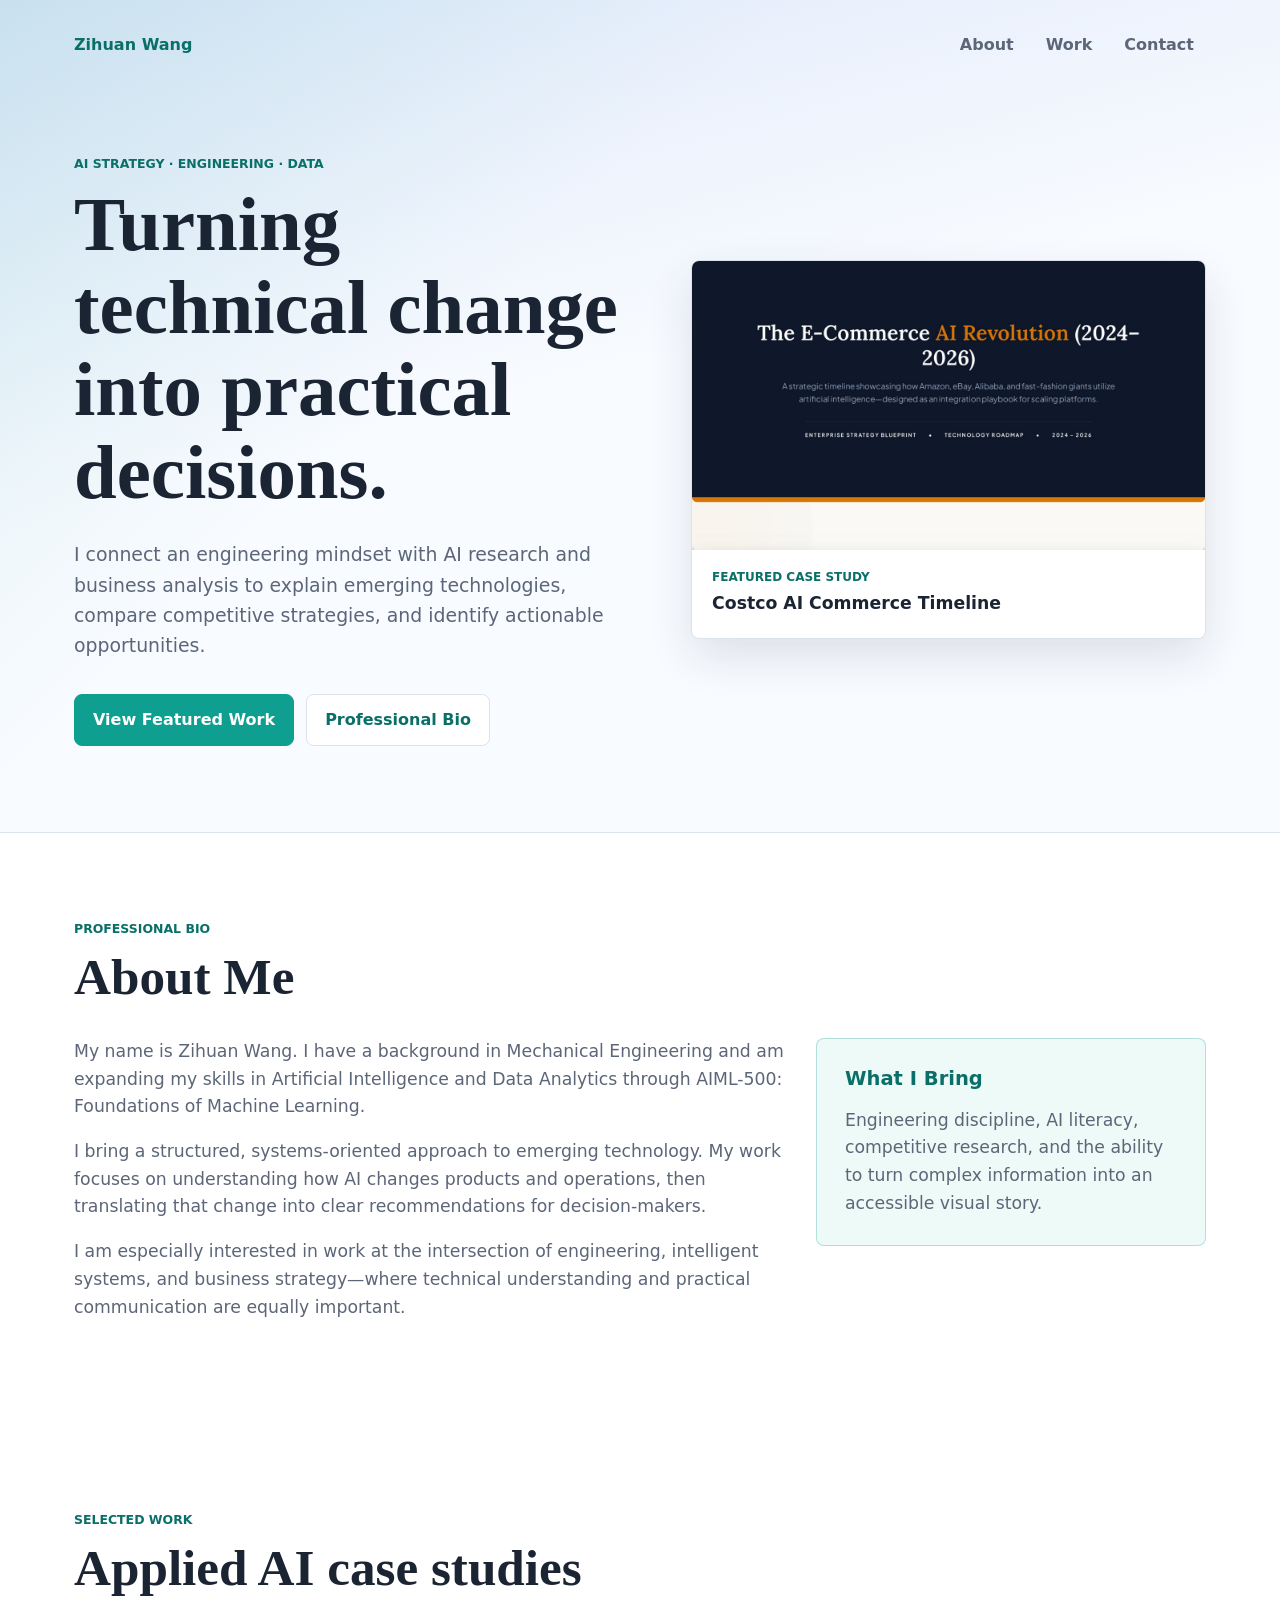
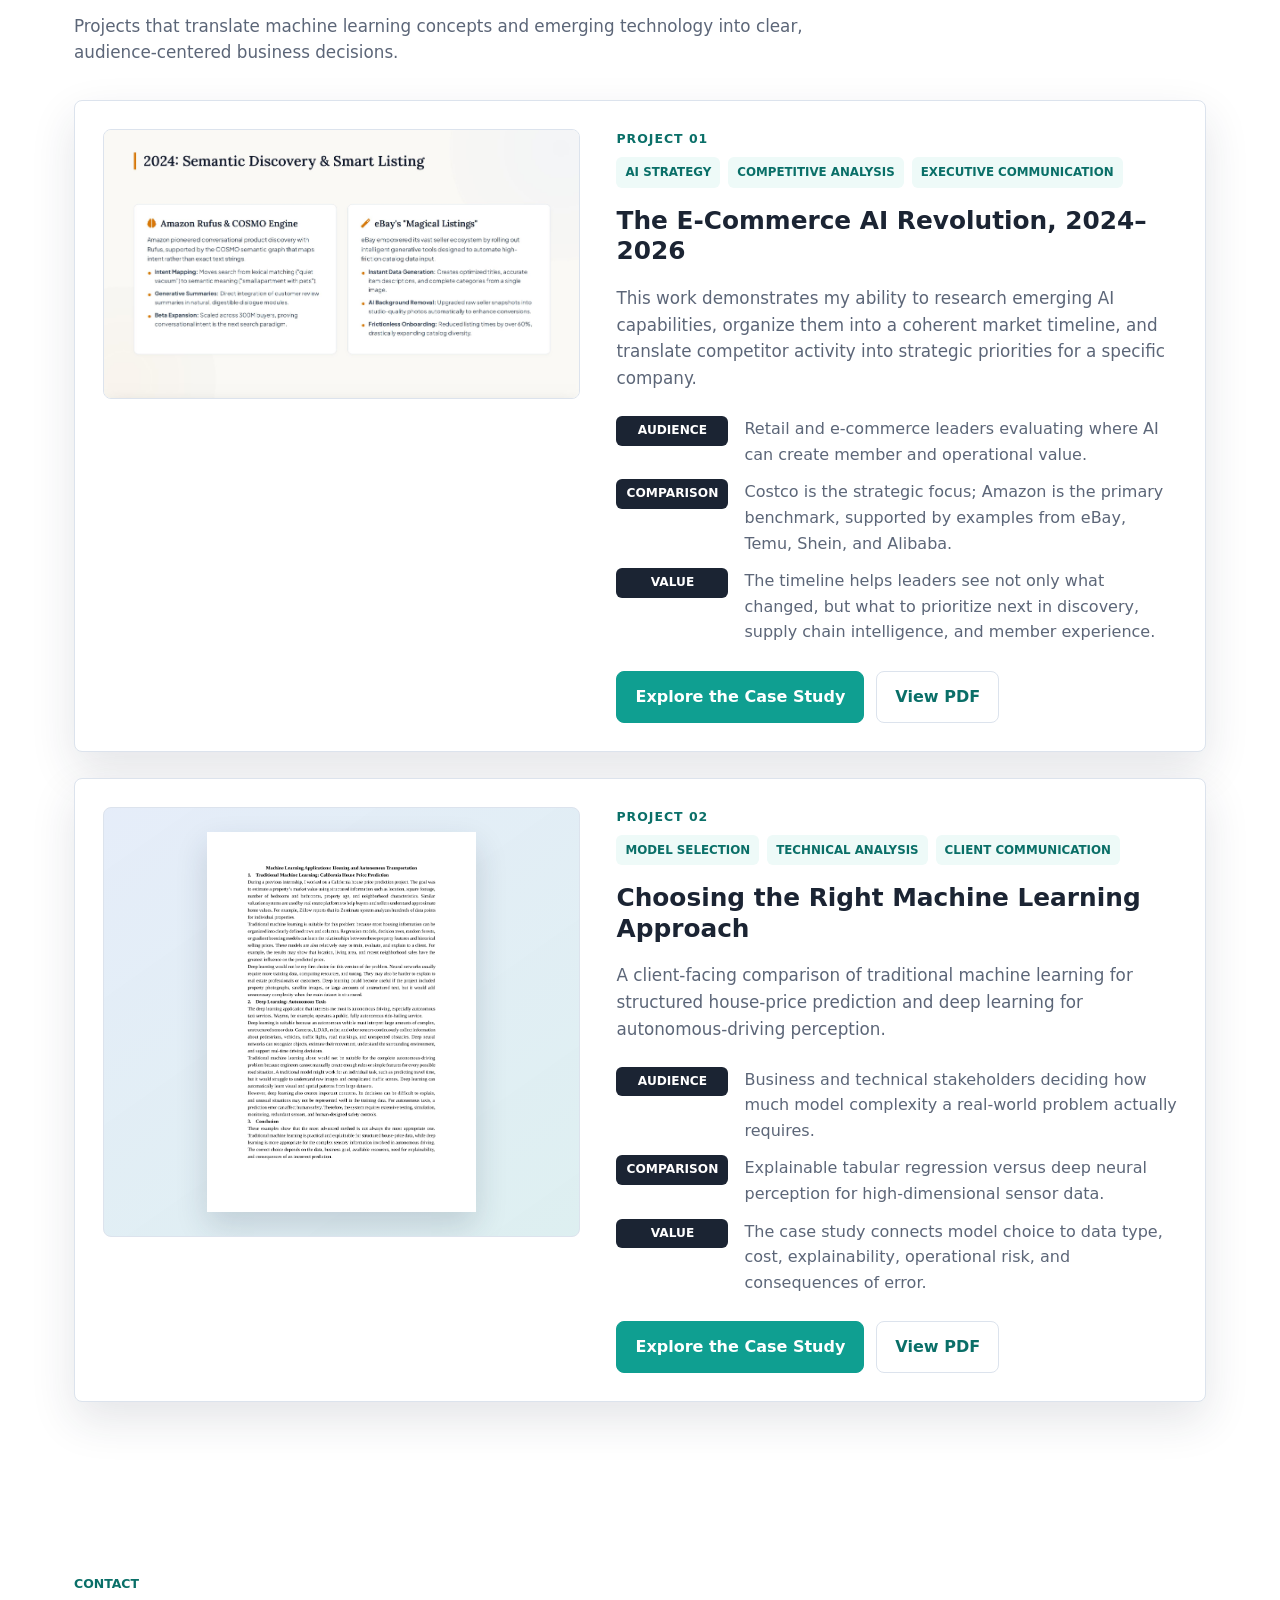
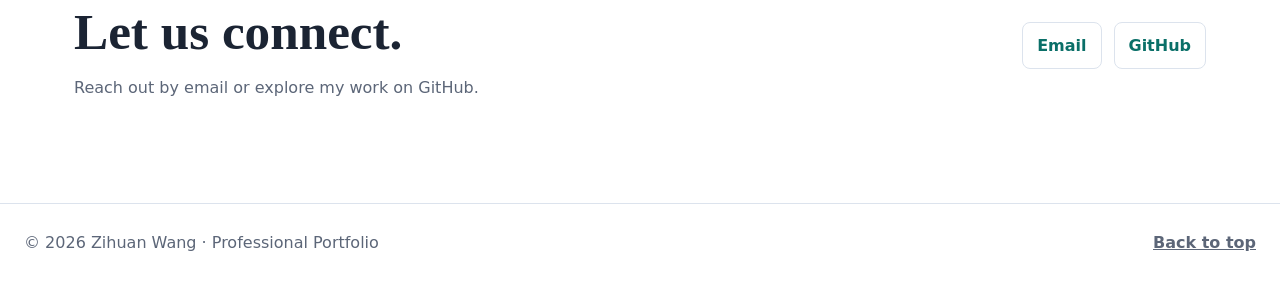
==== commit 9535a5fc: "Add machine learning model selection project" ====
--- a/index.html
+++ b/index.html
@@ -79,20 +79,21 @@
 
       <section class="section" id="artifacts">
         <div class="section-heading wide">
-          <p class="eyebrow">Featured Work · Project 01</p>
-          <h2>Costco AI Commerce Timeline</h2>
+          <p class="eyebrow">Selected Work</p>
+          <h2>Applied AI case studies</h2>
           <p>
-            A strategic timeline showing how Costco can learn from Amazon and other leading
-            commerce platforms as AI evolves from semantic discovery to algorithmic supply
-            chains and agentic shopping experiences.
+            Projects that translate machine learning concepts and emerging technology into
+            clear, audience-centered business decisions.
           </p>
         </div>
 
-        <article class="featured-artifact">
+        <div class="artifact-list">
+          <article class="featured-artifact">
           <a class="artifact-image" href="artifacts/costco-ai-commerce-timeline.html">
             <img src="assets/ai-commerce-timeline/2024-semantic-discovery.png" alt="2024 timeline slide comparing Amazon Rufus and eBay Magical Listings">
           </a>
           <div class="artifact-content">
+            <p class="project-number">Project 01</p>
             <div class="project-tags" aria-label="Project skills">
               <span>AI Strategy</span>
               <span>Competitive Analysis</span>
@@ -117,7 +118,39 @@
               <a class="button secondary" href="artifacts/files/costco-ai-commerce-timeline-2024-2026.pdf">View PDF</a>
             </div>
           </div>
-        </article>
+          </article>
+
+          <article class="featured-artifact project-two">
+          <a class="artifact-image report-preview-card" href="artifacts/machine-learning-model-selection.html">
+            <img src="assets/ml-model-selection/report-preview.png" alt="Preview of the machine learning applications report">
+          </a>
+          <div class="artifact-content">
+            <p class="project-number">Project 02</p>
+            <div class="project-tags" aria-label="Project skills">
+              <span>Model Selection</span>
+              <span>Technical Analysis</span>
+              <span>Client Communication</span>
+            </div>
+            <h3>Choosing the Right Machine Learning Approach</h3>
+            <p class="artifact-summary">
+              A client-facing comparison of traditional machine learning for structured
+              house-price prediction and deep learning for autonomous-driving perception.
+            </p>
+            <dl>
+              <dt>Audience</dt>
+              <dd>Business and technical stakeholders deciding how much model complexity a real-world problem actually requires.</dd>
+              <dt>Comparison</dt>
+              <dd>Explainable tabular regression versus deep neural perception for high-dimensional sensor data.</dd>
+              <dt>Value</dt>
+              <dd>The case study connects model choice to data type, cost, explainability, operational risk, and consequences of error.</dd>
+            </dl>
+            <div class="artifact-actions">
+              <a class="button primary" href="artifacts/machine-learning-model-selection.html">Explore the Case Study</a>
+              <a class="button secondary" href="artifacts/files/machine-learning-model-selection-report.pdf">View PDF</a>
+            </div>
+          </div>
+          </article>
+        </div>
       </section>
 
       <section class="section contact-section" id="contact">
--- a/styles.css
+++ b/styles.css
@@ -383,6 +383,39 @@
   margin-bottom: 18px;
 }
 
+.project-number {
+  margin: 0 0 8px;
+  color: var(--teal-dark);
+  font-size: 0.78rem;
+  font-weight: 900;
+  letter-spacing: 0.08em;
+  text-transform: uppercase;
+}
+
+.project-two {
+  margin-top: 4px;
+}
+
+.report-preview-card {
+  display: flex;
+  align-items: flex-start;
+  justify-content: center;
+  min-height: 430px;
+  padding: 24px;
+  background:
+    linear-gradient(145deg, rgba(43, 99, 217, 0.08), rgba(15, 159, 145, 0.1)),
+    var(--mist);
+}
+
+.report-preview-card img {
+  width: auto;
+  max-width: 100%;
+  height: 380px;
+  aspect-ratio: auto;
+  object-fit: contain;
+  box-shadow: 0 14px 30px rgba(31, 42, 68, 0.16);
+}
+
 .project-tags span {
   padding: 6px 9px;
   border-radius: 6px;
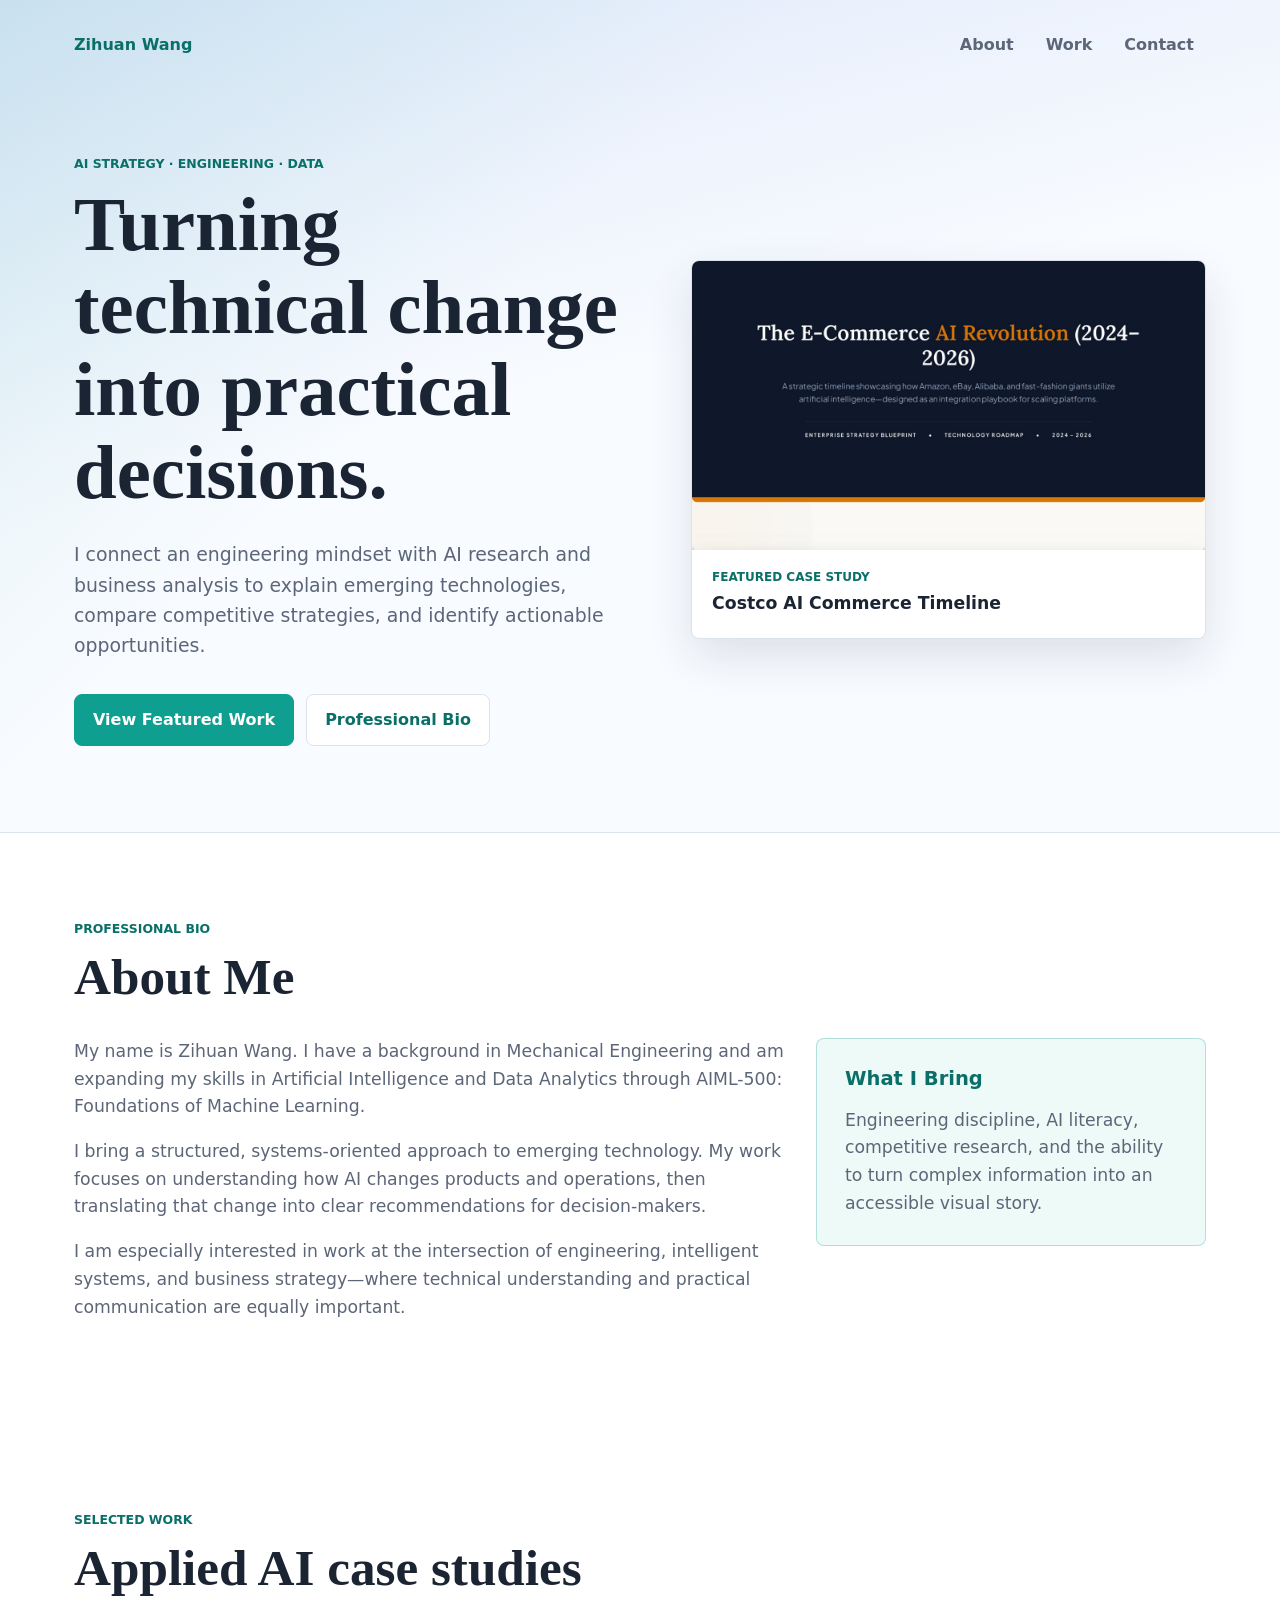
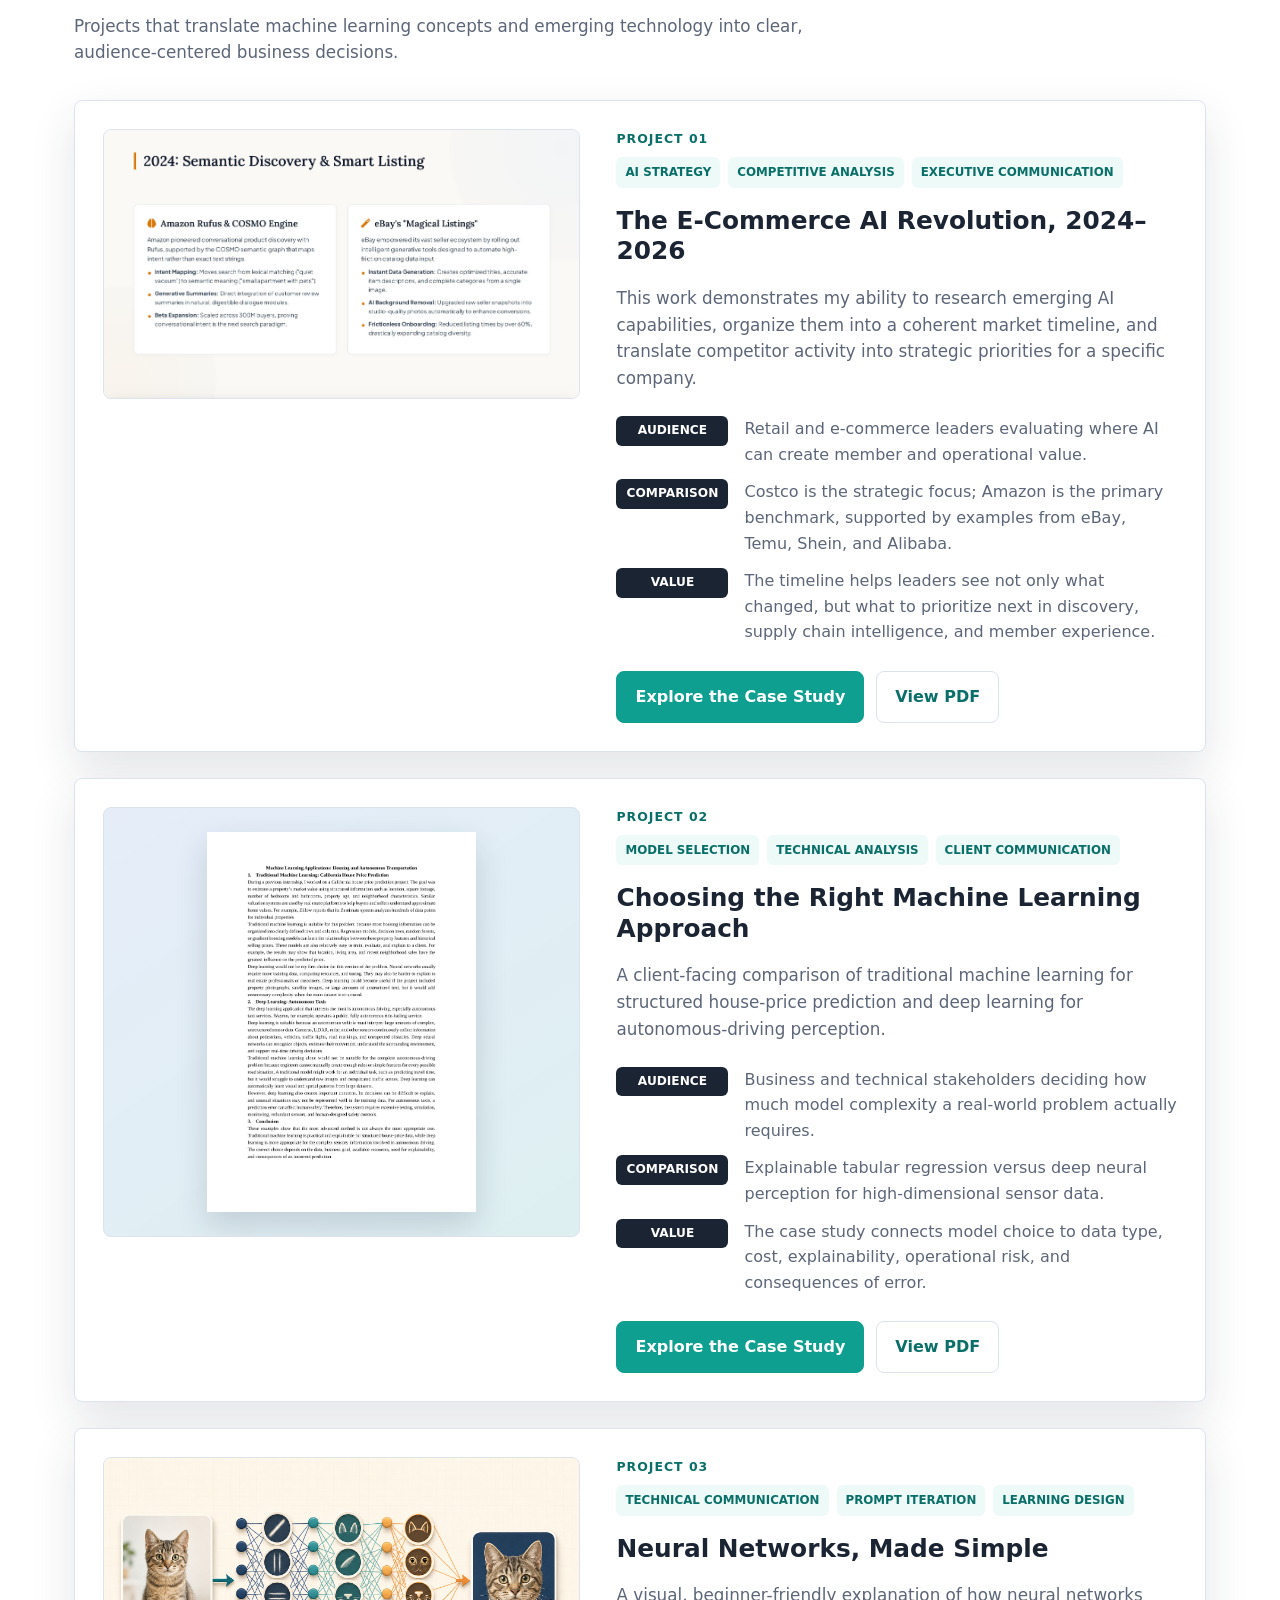
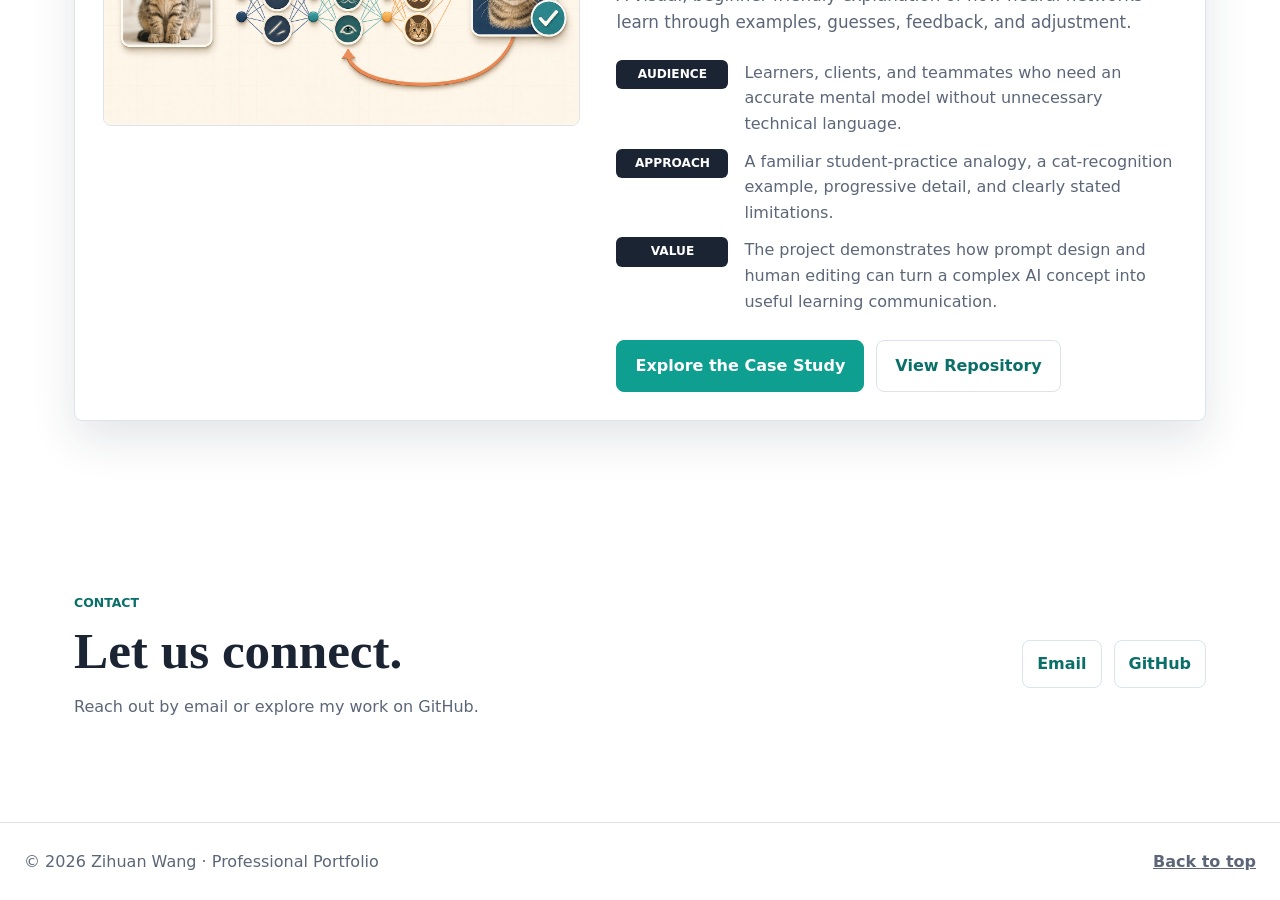
==== commit 721f3af2: "Add neural network learning project" ====
--- a/index.html
+++ b/index.html
@@ -150,6 +150,37 @@
             </div>
           </div>
           </article>
+
+          <article class="featured-artifact project-three">
+            <a class="artifact-image" href="artifacts/neural-networks-made-simple.html">
+              <img src="assets/neural-networks/neural-network-cat-learning.png" alt="A cat image moving through neural-network layers and a feedback loop">
+            </a>
+            <div class="artifact-content">
+              <p class="project-number">Project 03</p>
+              <div class="project-tags" aria-label="Project skills">
+                <span>Technical Communication</span>
+                <span>Prompt Iteration</span>
+                <span>Learning Design</span>
+              </div>
+              <h3>Neural Networks, Made Simple</h3>
+              <p class="artifact-summary">
+                A visual, beginner-friendly explanation of how neural networks learn through
+                examples, guesses, feedback, and adjustment.
+              </p>
+              <dl>
+                <dt>Audience</dt>
+                <dd>Learners, clients, and teammates who need an accurate mental model without unnecessary technical language.</dd>
+                <dt>Approach</dt>
+                <dd>A familiar student-practice analogy, a cat-recognition example, progressive detail, and clearly stated limitations.</dd>
+                <dt>Value</dt>
+                <dd>The project demonstrates how prompt design and human editing can turn a complex AI concept into useful learning communication.</dd>
+              </dl>
+              <div class="artifact-actions">
+                <a class="button primary" href="artifacts/neural-networks-made-simple.html">Explore the Case Study</a>
+                <a class="button secondary" href="https://github.com/wangzihuan2002/neural-networks-made-simple">View Repository</a>
+              </div>
+            </div>
+          </article>
         </div>
       </section>
 
--- a/styles.css
+++ b/styles.css
@@ -396,6 +396,10 @@
   margin-top: 4px;
 }
 
+.project-three {
+  margin-top: 4px;
+}
+
 .report-preview-card {
   display: flex;
   align-items: flex-start;
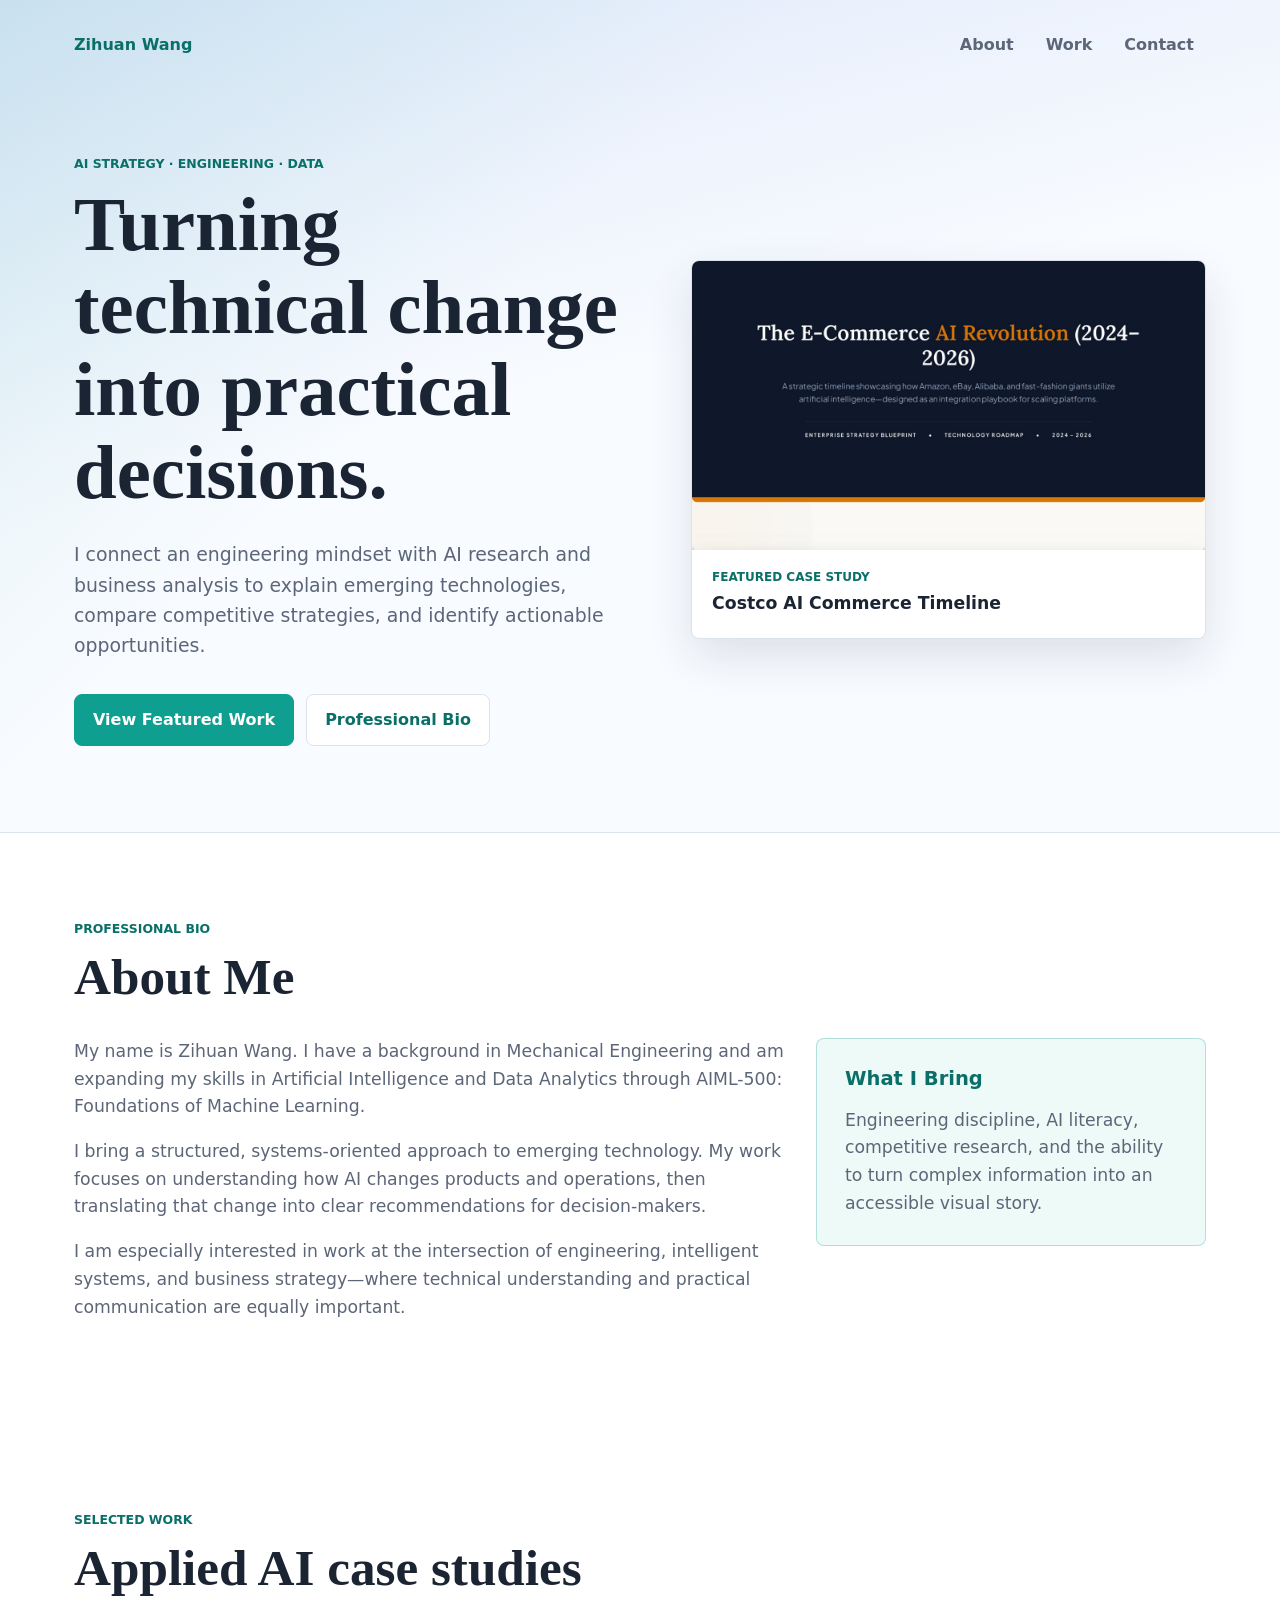
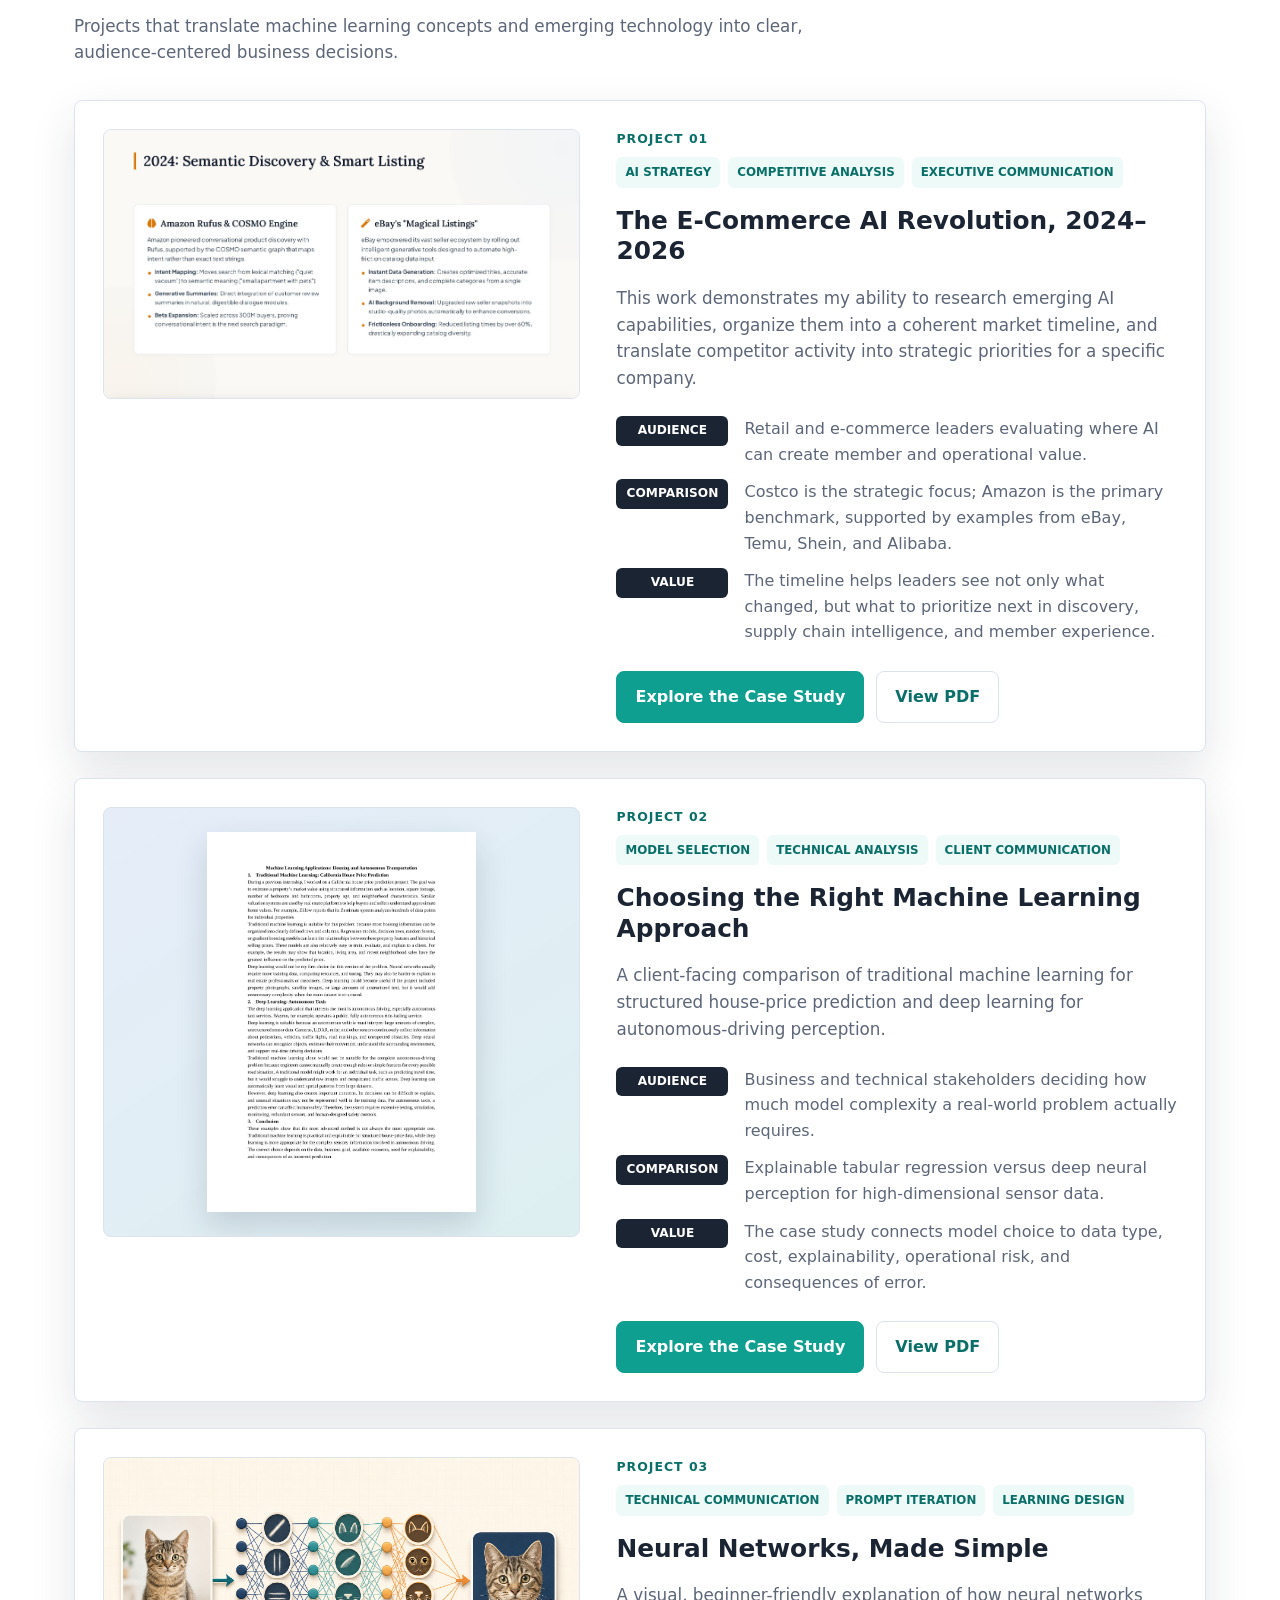
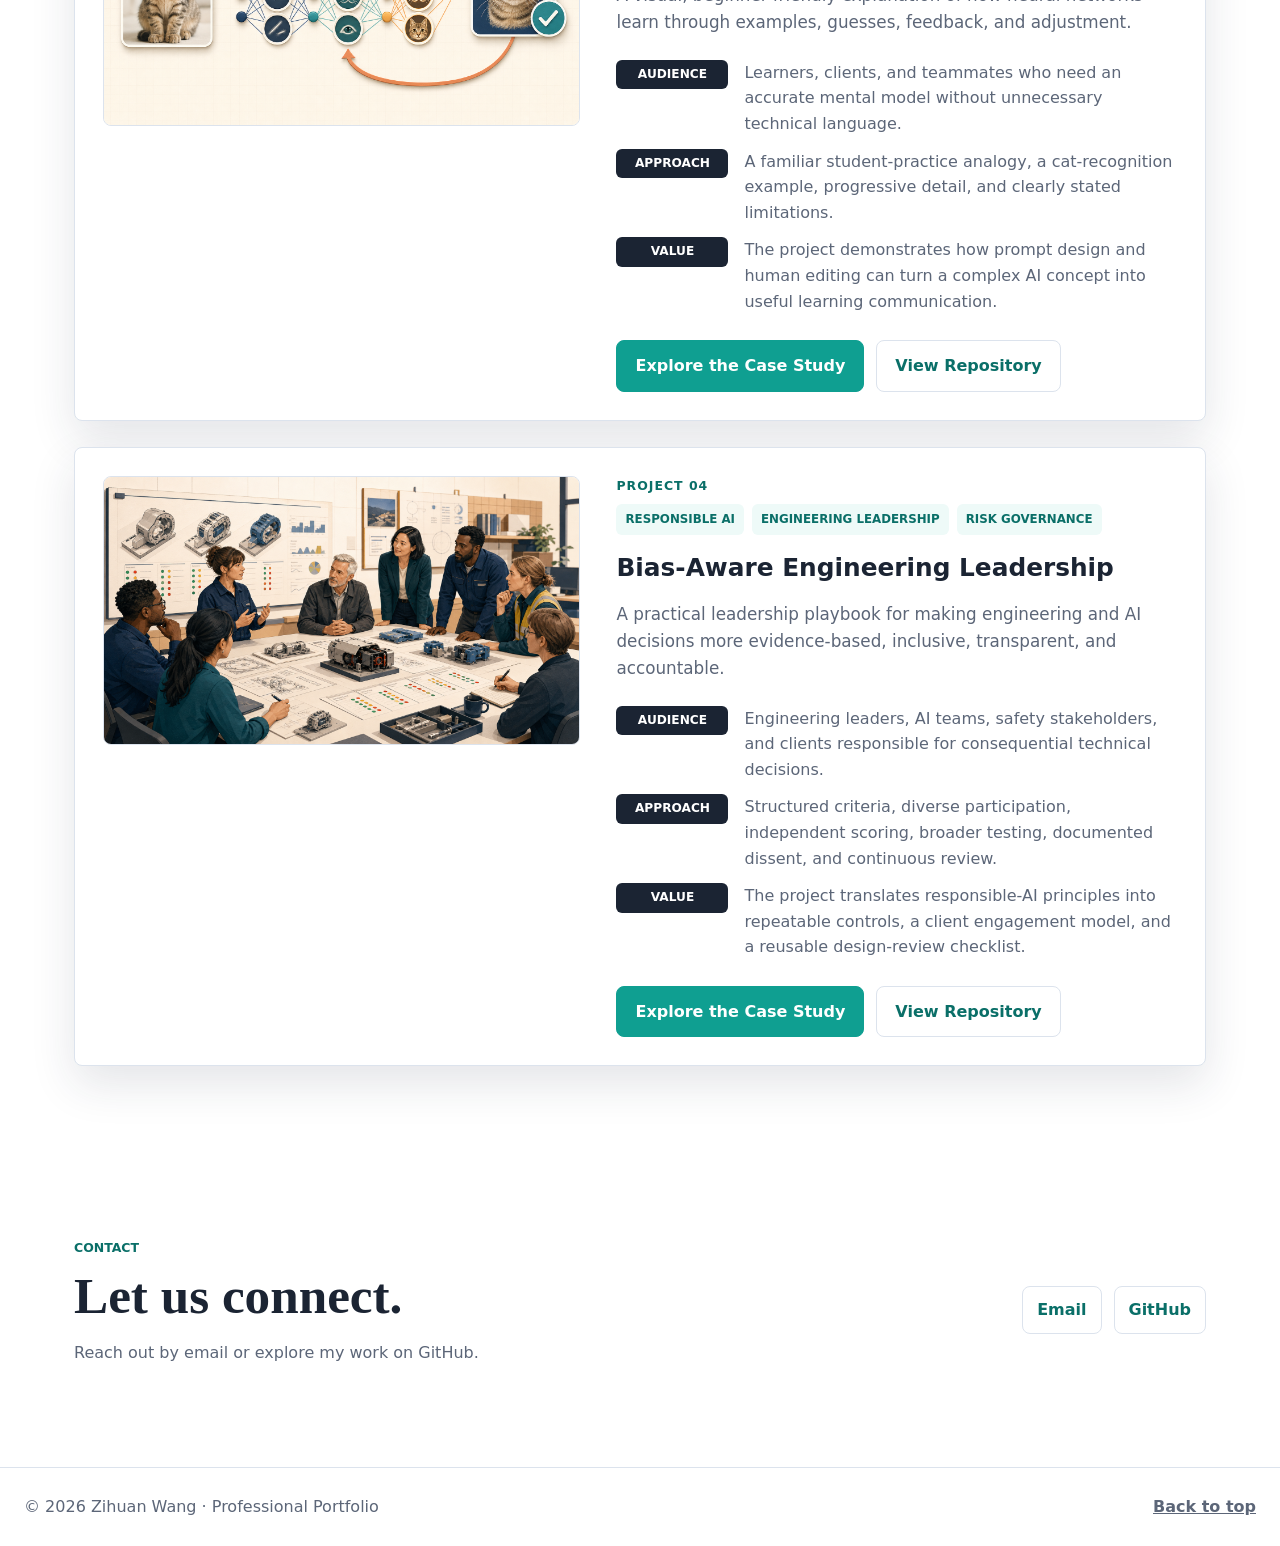
==== commit 54940c1b: "Add bias-aware engineering leadership project" ====
--- a/index.html
+++ b/index.html
@@ -181,6 +181,37 @@
               </div>
             </div>
           </article>
+
+          <article class="featured-artifact project-four">
+            <a class="artifact-image" href="artifacts/bias-aware-engineering-leadership.html">
+              <img src="assets/bias-aware-leadership/design-review.png" alt="A cross-functional engineering team comparing design alternatives through a structured review">
+            </a>
+            <div class="artifact-content">
+              <p class="project-number">Project 04</p>
+              <div class="project-tags" aria-label="Project skills">
+                <span>Responsible AI</span>
+                <span>Engineering Leadership</span>
+                <span>Risk Governance</span>
+              </div>
+              <h3>Bias-Aware Engineering Leadership</h3>
+              <p class="artifact-summary">
+                A practical leadership playbook for making engineering and AI decisions more
+                evidence-based, inclusive, transparent, and accountable.
+              </p>
+              <dl>
+                <dt>Audience</dt>
+                <dd>Engineering leaders, AI teams, safety stakeholders, and clients responsible for consequential technical decisions.</dd>
+                <dt>Approach</dt>
+                <dd>Structured criteria, diverse participation, independent scoring, broader testing, documented dissent, and continuous review.</dd>
+                <dt>Value</dt>
+                <dd>The project translates responsible-AI principles into repeatable controls, a client engagement model, and a reusable design-review checklist.</dd>
+              </dl>
+              <div class="artifact-actions">
+                <a class="button primary" href="artifacts/bias-aware-engineering-leadership.html">Explore the Case Study</a>
+                <a class="button secondary" href="https://github.com/wangzihuan2002/bias-aware-engineering-leadership">View Repository</a>
+              </div>
+            </div>
+          </article>
         </div>
       </section>
 
--- a/styles.css
+++ b/styles.css
@@ -400,6 +400,10 @@
   margin-top: 4px;
 }
 
+.project-four {
+  margin-top: 4px;
+}
+
 .report-preview-card {
   display: flex;
   align-items: flex-start;
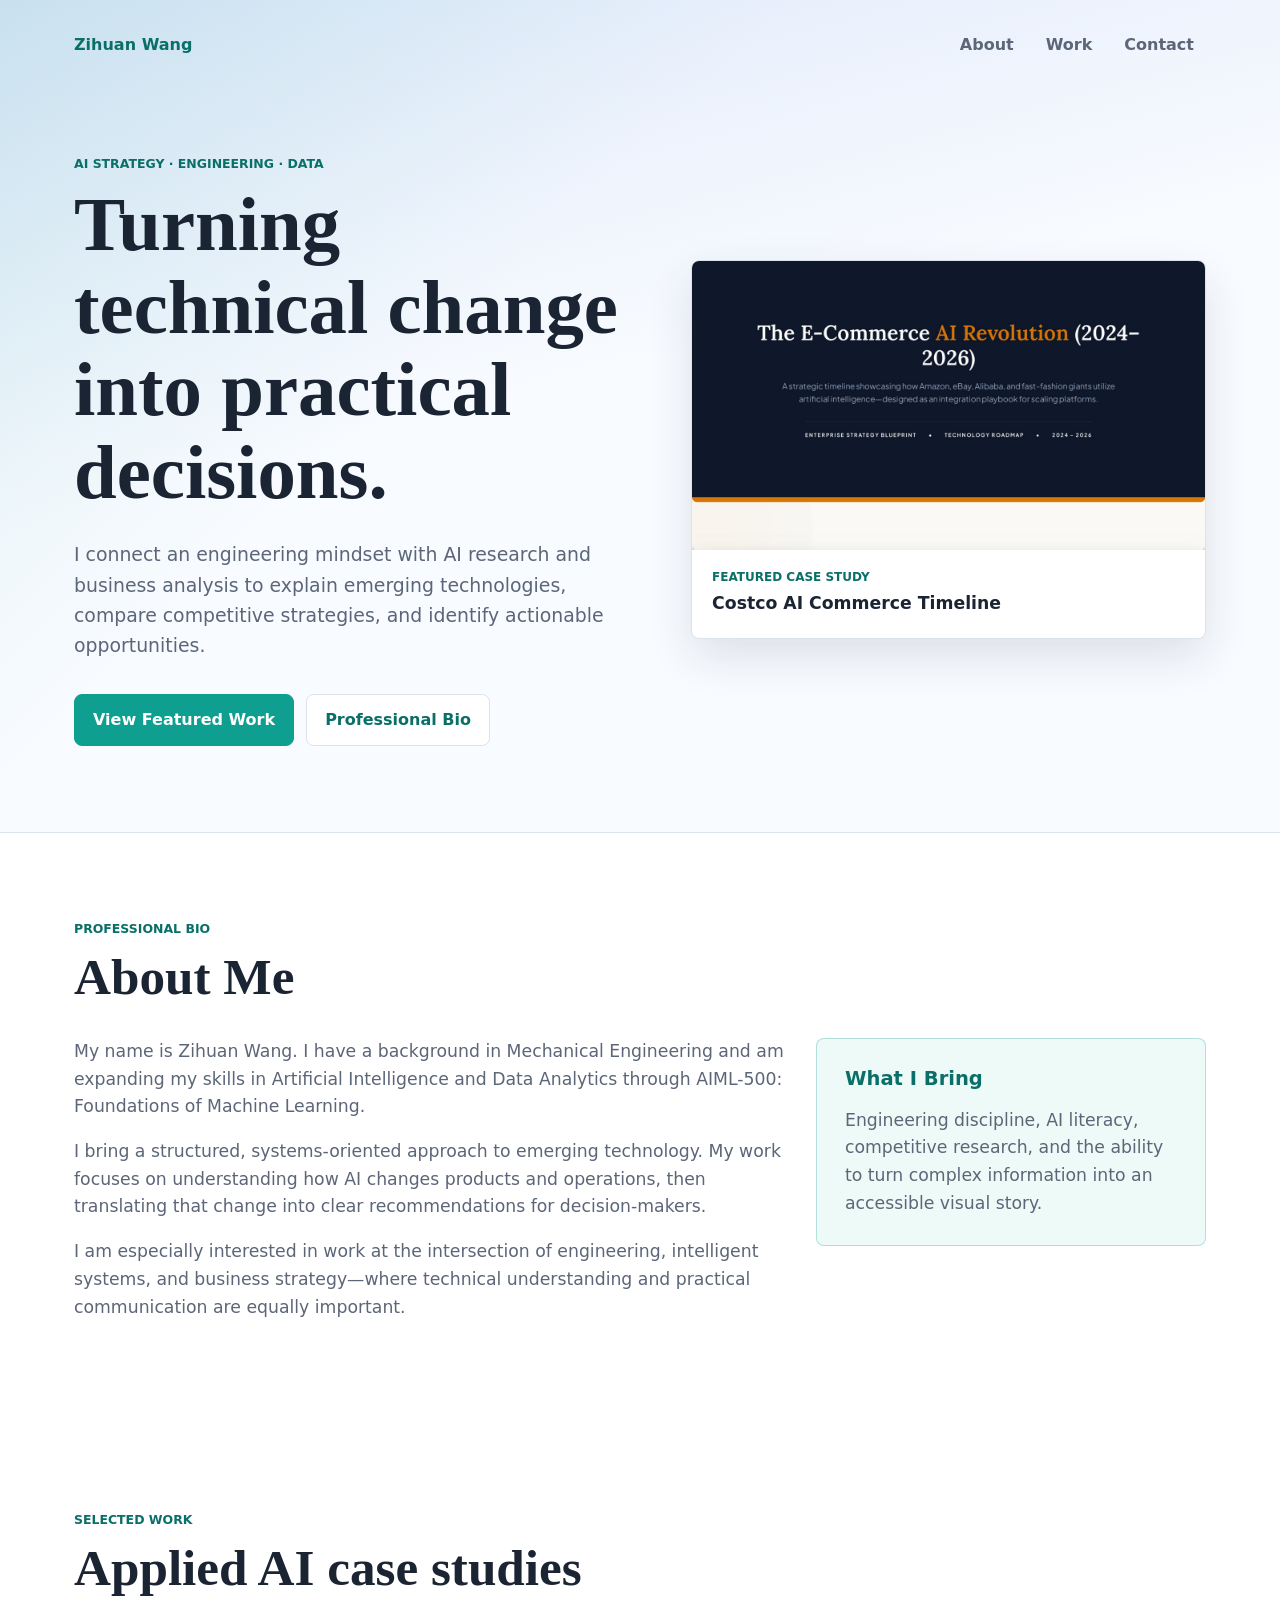
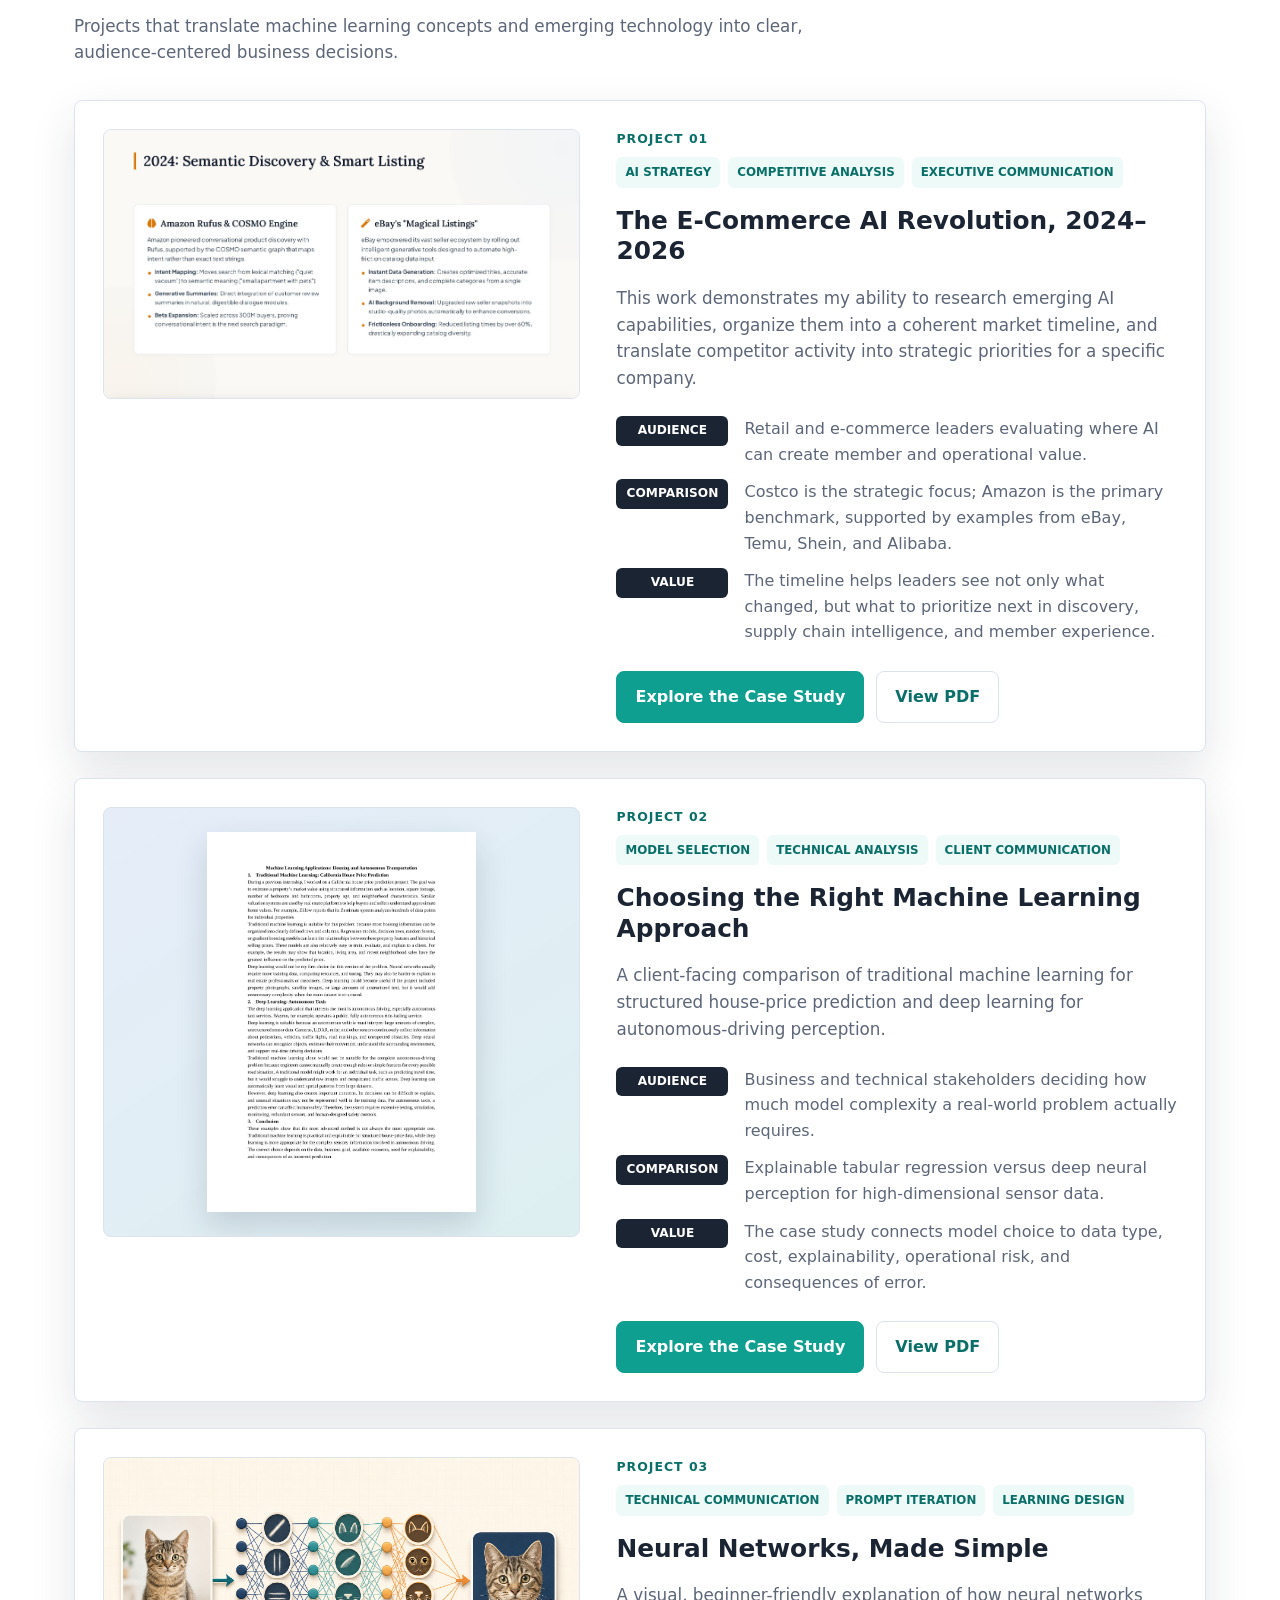
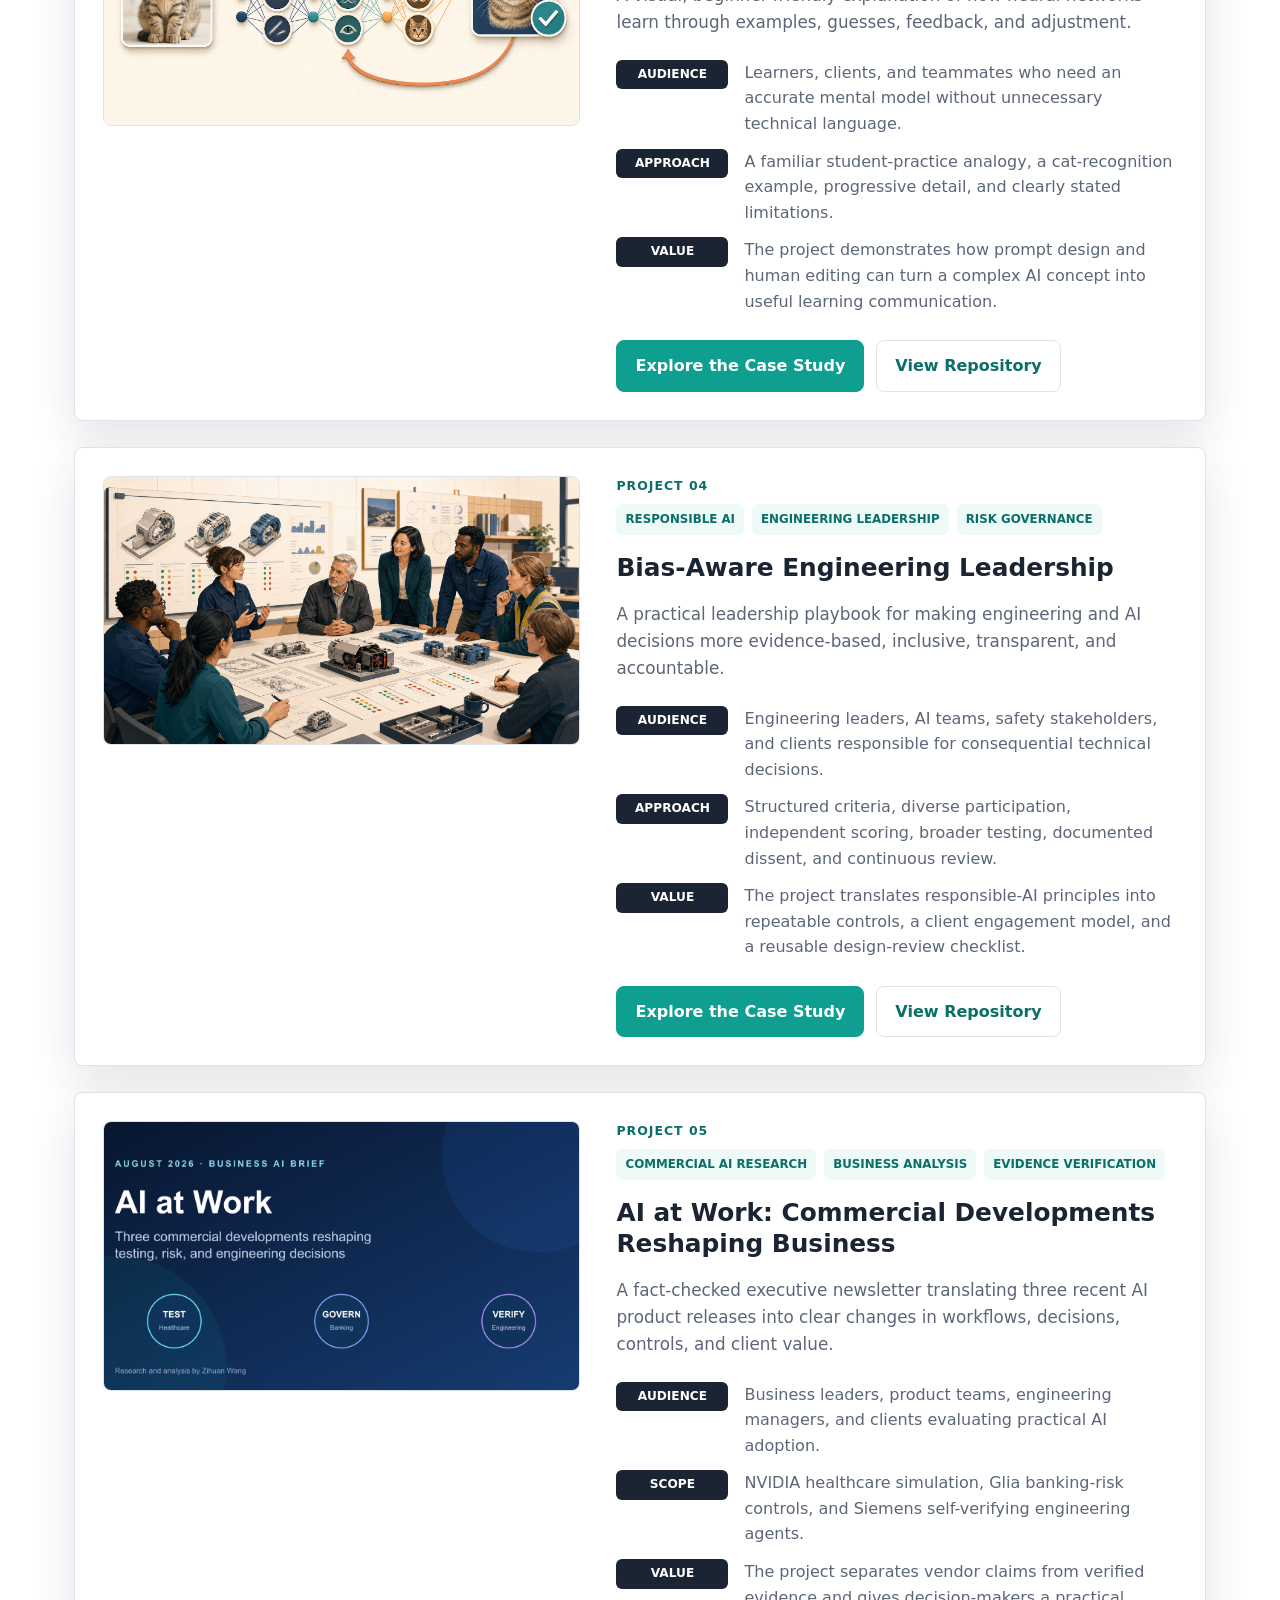
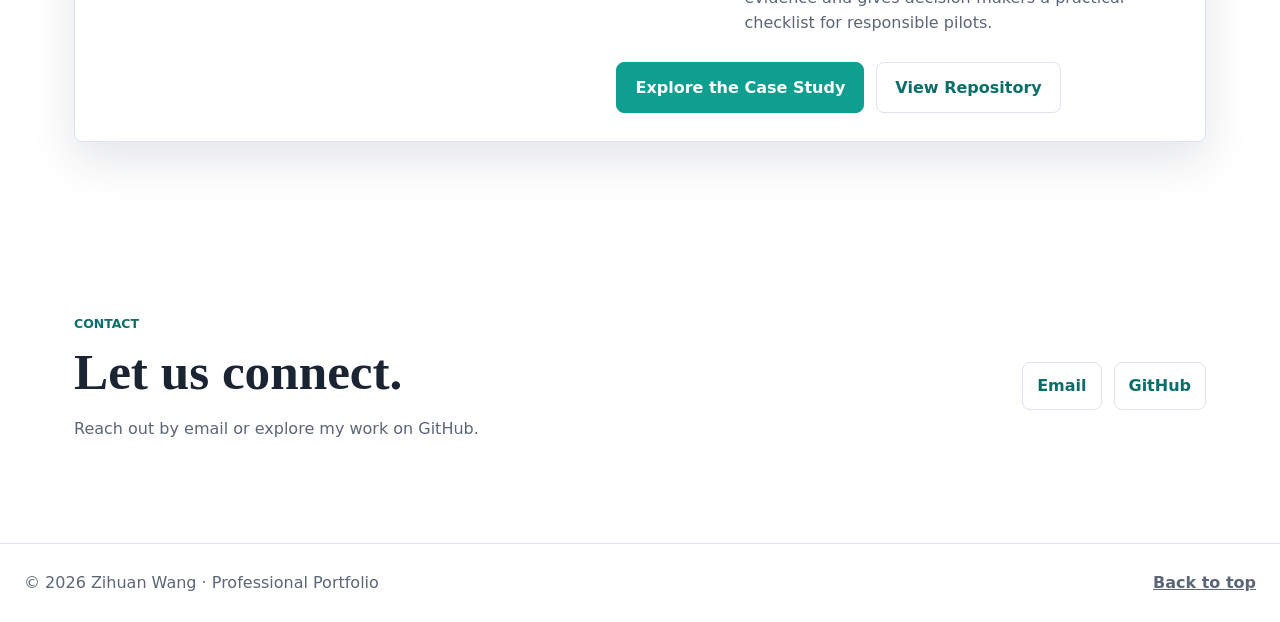
==== commit b663297c: "Add commercial AI newsletter project" ====
--- a/index.html
+++ b/index.html
@@ -212,6 +212,37 @@
               </div>
             </div>
           </article>
+
+          <article class="featured-artifact project-five">
+            <a class="artifact-image" href="artifacts/commercial-ai-business-newsletter.html">
+              <img src="assets/commercial-ai-newsletter/cover.png" alt="AI at Work newsletter cover connecting healthcare, banking, and semiconductor engineering">
+            </a>
+            <div class="artifact-content">
+              <p class="project-number">Project 05</p>
+              <div class="project-tags" aria-label="Project skills">
+                <span>Commercial AI Research</span>
+                <span>Business Analysis</span>
+                <span>Evidence Verification</span>
+              </div>
+              <h3>AI at Work: Commercial Developments Reshaping Business</h3>
+              <p class="artifact-summary">
+                A fact-checked executive newsletter translating three recent AI product
+                releases into clear changes in workflows, decisions, controls, and client value.
+              </p>
+              <dl>
+                <dt>Audience</dt>
+                <dd>Business leaders, product teams, engineering managers, and clients evaluating practical AI adoption.</dd>
+                <dt>Scope</dt>
+                <dd>NVIDIA healthcare simulation, Glia banking-risk controls, and Siemens self-verifying engineering agents.</dd>
+                <dt>Value</dt>
+                <dd>The project separates vendor claims from verified evidence and gives decision-makers a practical checklist for responsible pilots.</dd>
+              </dl>
+              <div class="artifact-actions">
+                <a class="button primary" href="artifacts/commercial-ai-business-newsletter.html">Explore the Case Study</a>
+                <a class="button secondary" href="https://github.com/wangzihuan2002/commercial-ai-business-newsletter">View Repository</a>
+              </div>
+            </div>
+          </article>
         </div>
       </section>
 
--- a/styles.css
+++ b/styles.css
@@ -404,6 +404,10 @@
   margin-top: 4px;
 }
 
+.project-five {
+  margin-top: 4px;
+}
+
 .report-preview-card {
   display: flex;
   align-items: flex-start;
